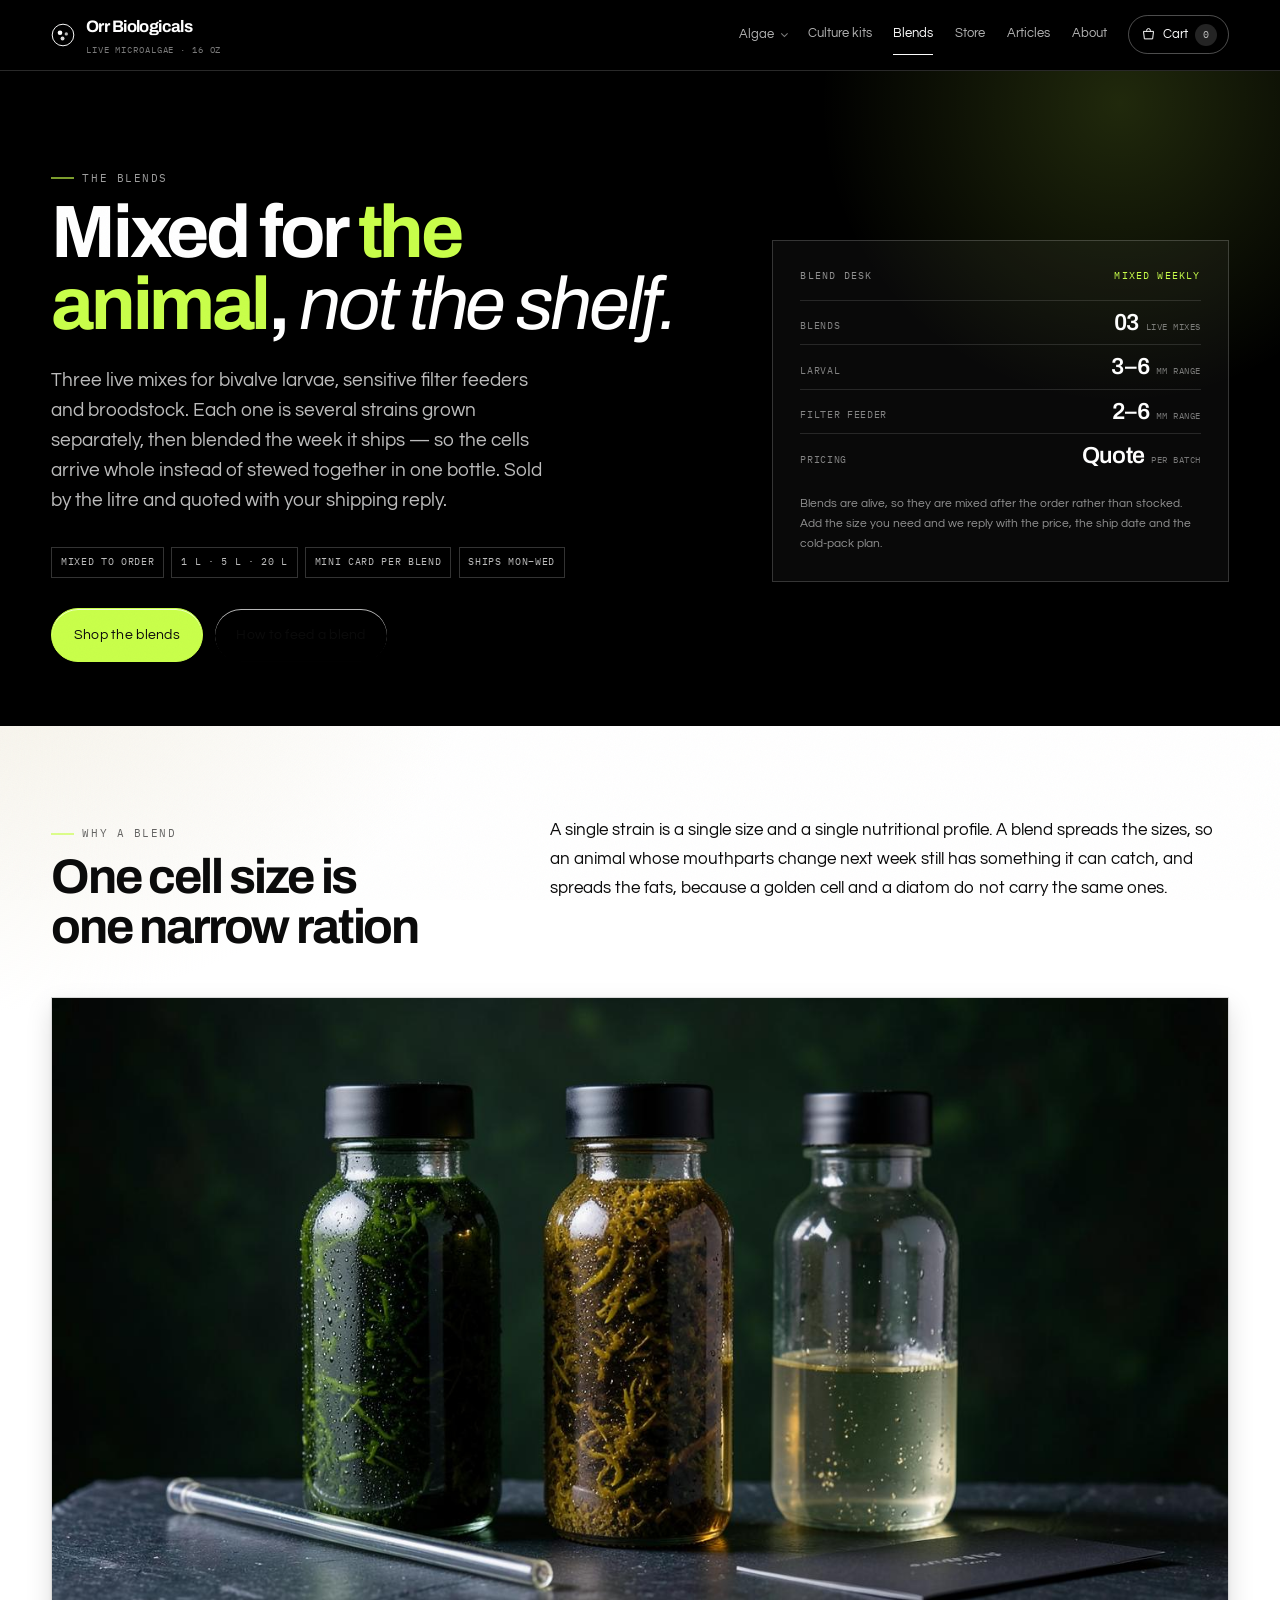
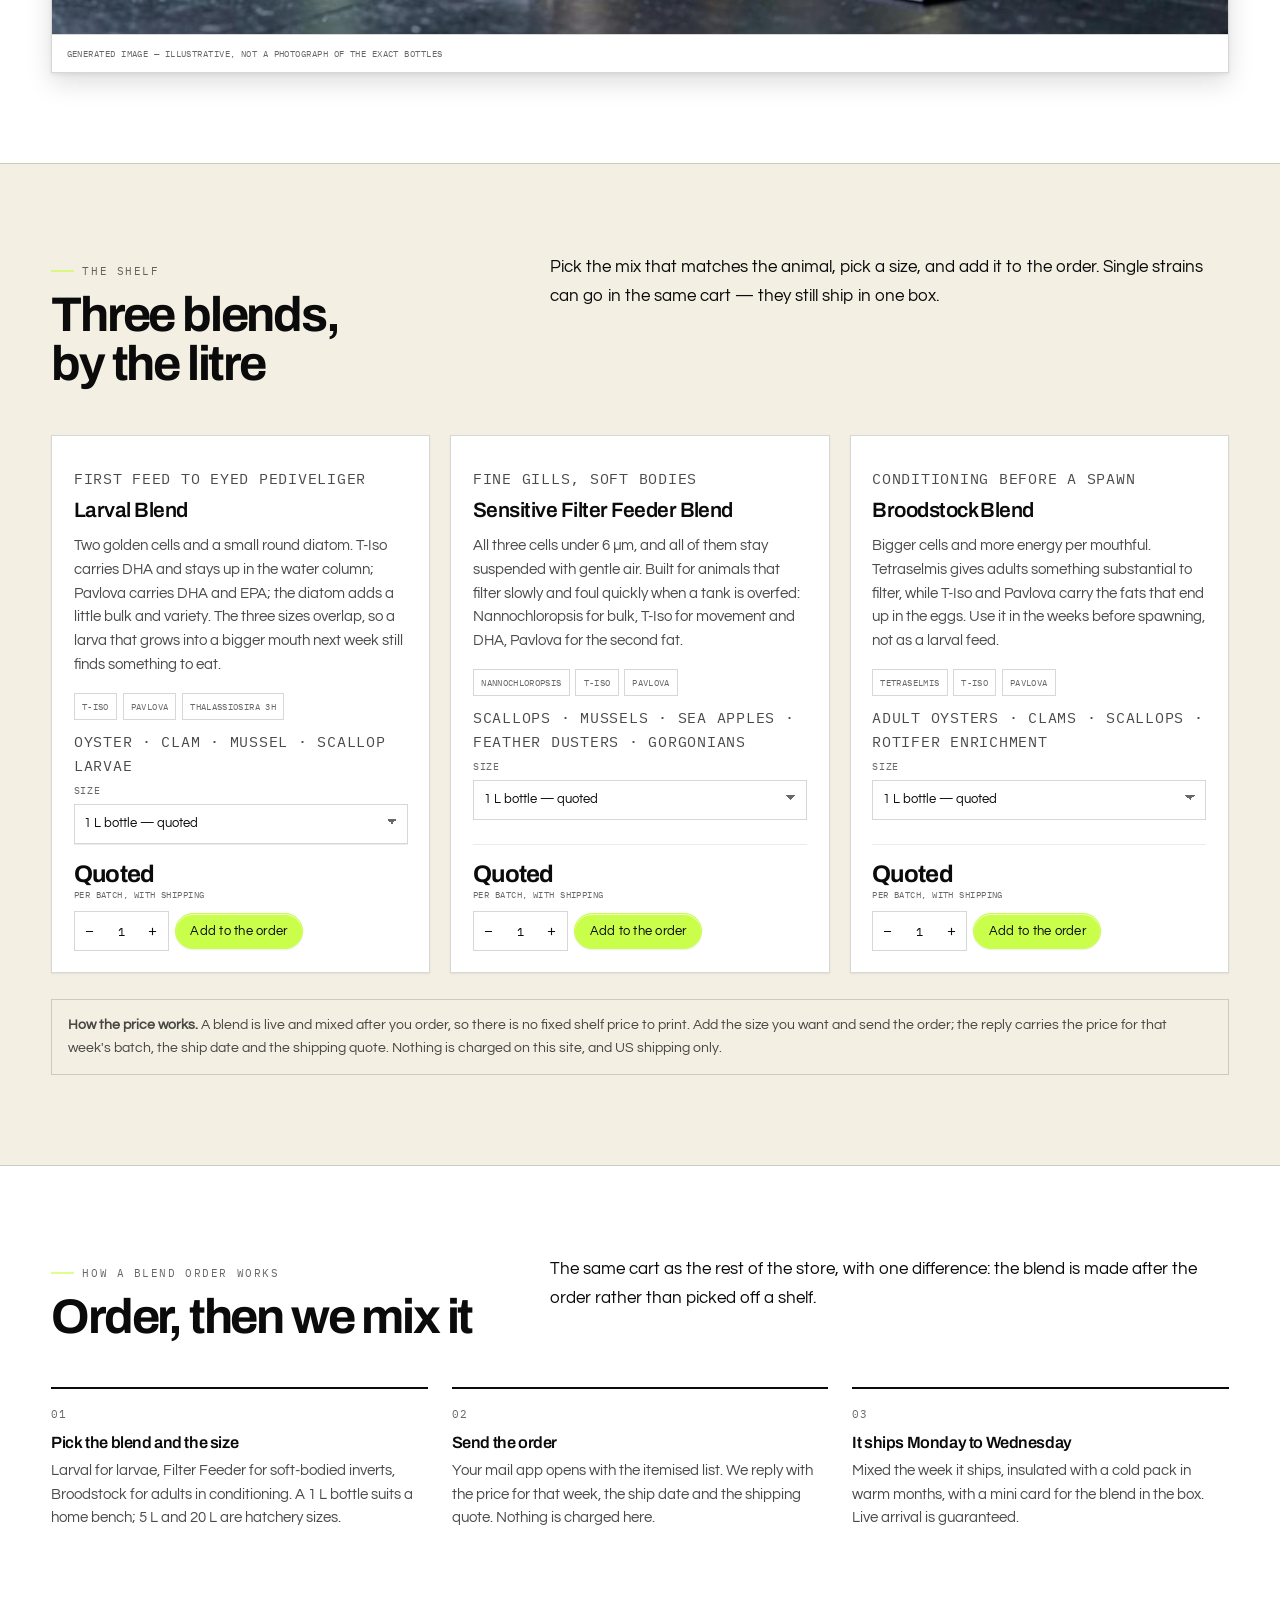
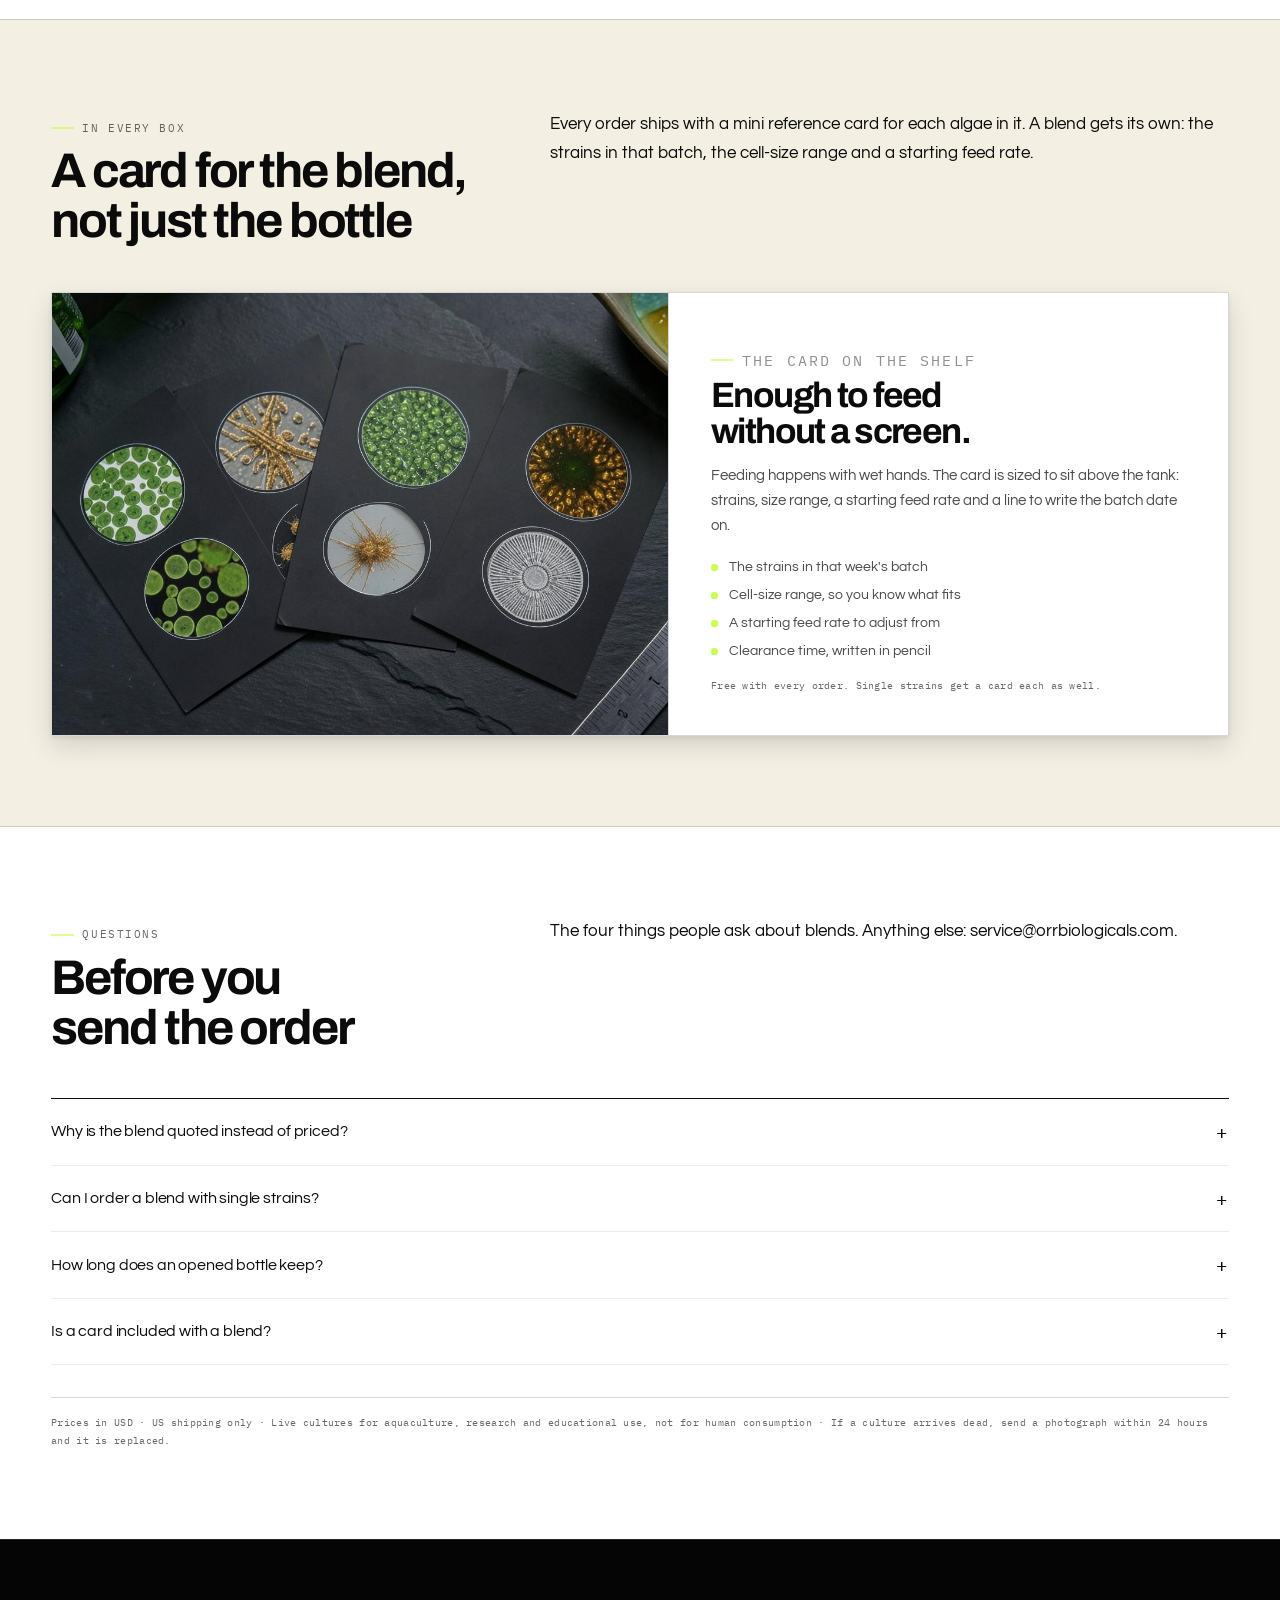
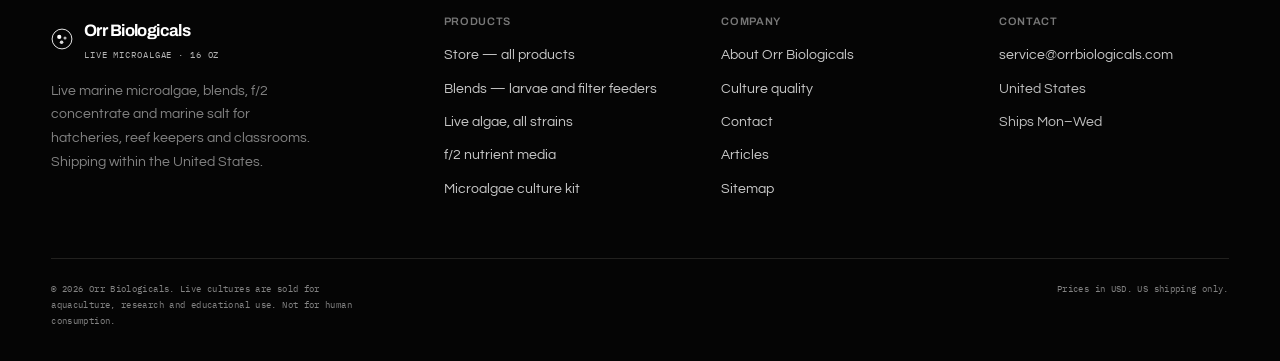
==== Blends/index.html @ 78c30792 "feat: strain detail panels, mini cards and a /Blends page Each strain card opens an accessible detai" ====
<!DOCTYPE html>
<html lang="en">
<head>
<meta charset="utf-8">
<meta name="viewport" content="width=device-width, initial-scale=1">
<title>Microalgae Blends for Larvae &amp; Filter Feeders | Orr Biologicals</title>
<meta name="description" content="Three live microalgae blends mixed to order: Larval Blend for bivalve larvae, Sensitive Filter Feeder Blend for scallops and soft inverts, and Broodstock Blend. Quoted per batch.">
<link rel="canonical" href="https://store.orrbiologicals.com/Blends/">
<meta name="robots" content="max-image-preview:large">
<link rel="icon" href="/favicon.svg" type="image/svg+xml">
<link rel="preconnect" href="https://fonts.googleapis.com">
<link rel="preconnect" href="https://fonts.gstatic.com" crossorigin>
<link rel="stylesheet" href="https://fonts.googleapis.com/css2?family=Archivo:wght@400;500;600;700;800&amp;family=IBM+Plex+Mono:wght@400;500&amp;family=Questrial&amp;display=swap">
<link rel="stylesheet" href="/assets/site.css?v=20261124b">
<link rel="stylesheet" href="/assets/store.css?v=20261127a">
<meta name="theme-color" content="#000000">
<meta property="og:type" content="website">
<meta property="og:site_name" content="Orr Biologicals">
<meta property="og:title" content="Blends for bivalve larvae and sensitive filter feeders">
<meta property="og:description" content="Three live mixes, blended the week they ship: Larval, Sensitive Filter Feeder and Broodstock. By the litre, quoted with your shipping reply.">
<meta property="og:url" content="https://store.orrbiologicals.com/Blends/">
<meta property="og:locale" content="en_US">
<meta property="og:image" content="https://store.orrbiologicals.com/assets/images/blends-hero.jpg">
<meta property="og:image:type" content="image/jpeg">
<meta property="og:image:width" content="1392">
<meta property="og:image:height" content="752">
<meta property="og:image:alt" content="Three bottles of blended live microalgae — deep green, golden-brown and pale olive — on a dark bench.">
<meta name="twitter:card" content="summary_large_image">
<meta name="twitter:title" content="Blends for bivalve larvae and sensitive filter feeders">
<meta name="twitter:description" content="Larval, Sensitive Filter Feeder and Broodstock blends, mixed the week they ship. A mini card in every box.">
<meta name="twitter:image" content="https://store.orrbiologicals.com/assets/images/blends-hero.jpg">
<meta name="twitter:image:alt" content="Three bottles of blended live microalgae on a dark bench.">
<script type="application/ld+json">
{
  "@context": "https://schema.org",
  "@graph": [
    {
      "@type": "BreadcrumbList",
      "itemListElement": [
        { "@type": "ListItem", "position": 1, "name": "Home", "item": "https://orrbiologicals.com/" },
        { "@type": "ListItem", "position": 2, "name": "Store", "item": "https://store.orrbiologicals.com/" },
        { "@type": "ListItem", "position": 3, "name": "Blends", "item": "https://store.orrbiologicals.com/Blends/" }
      ]
    },
    {
      "@type": "ItemList",
      "name": "Microalgae blends",
      "numberOfItems": 3,
      "itemListElement": [
        {
          "@type": "ListItem",
          "position": 1,
          "item": {
            "@type": "Product",
            "name": "Larval Blend — live microalgae mix",
            "url": "https://store.orrbiologicals.com/Blends/#blend-larval",
            "description": "T-Iso, Pavlova and Thalassiosira pseudonana, blended for bivalve larvae from first feed to eyed pediveliger.",
            "brand": { "@type": "Brand", "name": "Orr Biologicals" },
            "offers": { "@type": "Offer", "availability": "https://schema.org/InStock", "priceCurrency": "USD", "url": "https://store.orrbiologicals.com/Blends/" }
          }
        },
        {
          "@type": "ListItem",
          "position": 2,
          "item": {
            "@type": "Product",
            "name": "Sensitive Filter Feeder Blend — live microalgae mix",
            "url": "https://store.orrbiologicals.com/Blends/#blend-filter",
            "description": "Nannochloropsis, T-Iso and Pavlova for scallops, mussels, sea apples, feather dusters and other sensitive filter feeders.",
            "brand": { "@type": "Brand", "name": "Orr Biologicals" },
            "offers": { "@type": "Offer", "availability": "https://schema.org/InStock", "priceCurrency": "USD", "url": "https://store.orrbiologicals.com/Blends/" }
          }
        },
        {
          "@type": "ListItem",
          "position": 3,
          "item": {
            "@type": "Product",
            "name": "Broodstock Blend — live microalgae mix",
            "url": "https://store.orrbiologicals.com/Blends/#blend-brood",
            "description": "Tetraselmis, T-Iso and Pavlova for conditioning adult oysters, clams and scallops before spawning.",
            "brand": { "@type": "Brand", "name": "Orr Biologicals" },
            "offers": { "@type": "Offer", "availability": "https://schema.org/InStock", "priceCurrency": "USD", "url": "https://store.orrbiologicals.com/Blends/" }
          }
        }
      ]
    }
  ]
}
</script>
</head>
<body class="store-page">
<div class="ambient" aria-hidden="true"></div>
<a class="skip" href="#main">Skip to content</a>
<header class="site-head">
  <div class="wrap head-in">
    <a class="brand" href="https://orrbiologicals.com/">
      <svg viewBox="0 0 32 32" aria-hidden="true" focusable="false">
        <circle cx="16" cy="16" r="14.4" fill="none" stroke="currentColor" stroke-width="1.3"/>
        <circle cx="12" cy="13" r="3.1" fill="currentColor"/>
        <circle cx="20.4" cy="14.6" r="2.2" fill="currentColor" opacity=".72"/>
        <circle cx="15.4" cy="20.6" r="2.6" fill="currentColor" opacity=".86"/>
      </svg>
      <span>Orr Biologicals<small>Live microalgae · 16 oz</small></span>
    </a>
    <nav class="nav" aria-label="Primary">
      <details class="nav-drop">
        <summary>Algae</summary>
        <div class="nav-drop__menu">
          <a href="https://orrbiologicals.com/algae">Six live strains</a>
          <a href="https://orrbiologicals.com/algae#media">f/2 nutrient media</a>
          <a href="https://orrbiologicals.com/algae#salt">Marine salt</a>
        </div>
      </details>
      <a href="https://orrbiologicals.com/culturekits">Culture kits</a>
      <a href="/Blends/" aria-current="page">Blends</a>
      <a href="/">Store</a>
      <a href="https://orrbiologicals.com/articles/">Articles</a>
      <a href="https://orrbiologicals.com/company">About</a>
      <button type="button" class="store-cart" data-open-cart data-empty="true" aria-haspopup="dialog" aria-label="Open cart, 0 items">
        <svg viewBox="0 0 24 24" fill="none" stroke="currentColor" stroke-width="1.6" aria-hidden="true" focusable="false">
          <path d="M4 7h16l-1.4 12H5.4L4 7Z"/>
          <path d="M9 7V5.5a3 3 0 0 1 6 0V7"/>
        </svg>
        Cart <span class="store-cart__count" data-cart-count>0</span>
      </button>
    </nav>
  </div>
</header>

<main id="main">
  <section class="store-hero" aria-labelledby="blends-title">
    <div class="wrap store-hero__grid">
      <div>
        <p class="eyebrow">The blends</p>
        <h1 id="blends-title">Mixed for <span>the animal</span>, <em>not the shelf.</em></h1>
        <p class="lead">Three live mixes for bivalve larvae, sensitive filter feeders and broodstock. Each one is several strains grown separately, then blended the week it ships — so the cells arrive whole instead of stewed together in one bottle. Sold by the litre and quoted with your shipping reply.</p>
        <ul class="store-hero__chips">
          <li>Mixed to order</li>
          <li>1 L · 5 L · 20 L</li>
          <li>Mini card per blend</li>
          <li>Ships Mon–Wed</li>
        </ul>
        <div class="btn-row">
          <a class="btn" href="#shop">Shop the blends</a>
          <a class="btn btn--ghost" href="https://orrbiologicals.com/articles/feed-a-blend">How to feed a blend</a>
        </div>
      </div>
      <aside class="store-desk" aria-label="Blend summary">
        <p class="store-desk__head">Blend desk <span>Mixed weekly</span></p>
        <dl>
          <div><dt>Blends</dt><dd><b>03</b><span>live mixes</span></dd></div>
          <div><dt>Larval</dt><dd><b>3–6</b><span>µm range</span></dd></div>
          <div><dt>Filter feeder</dt><dd><b>2–6</b><span>µm range</span></dd></div>
          <div><dt>Pricing</dt><dd><b>Quote</b><span>per batch</span></dd></div>
        </dl>
        <p class="store-desk__note">Blends are alive, so they are mixed after the order rather than stocked. Add the size you need and we reply with the price, the ship date and the cold-pack plan.</p>
      </aside>
    </div>
  </section>

  <section class="store-section" aria-labelledby="why-title">
    <div class="wrap">
      <div class="section-head">
        <div>
          <p class="eyebrow">Why a blend</p>
          <h2 id="why-title">One cell size is one narrow ration</h2>
        </div>
        <p class="store-lead">A single strain is a single size and a single nutritional profile. A blend spreads the sizes, so an animal whose mouthparts change next week still has something it can catch, and spreads the fats, because a golden cell and a diatom do not carry the same ones.</p>
      </div>
      <figure class="blend-figure">
        <img src="/assets/images/blends-hero.jpg" width="1392" height="752" loading="lazy" decoding="async" alt="Generated image of three glass bottles of blended live microalgae — deep green, golden-brown and pale olive — on a dark slate bench with a stirring rod and beaker.">
        <figcaption>Generated image — illustrative, not a photograph of the exact bottles</figcaption>
      </figure>
    </div>
  </section>

  <section class="store-section store-section--paper" id="shop" aria-labelledby="shop-title">
    <div class="wrap">
      <div class="section-head">
        <div>
          <p class="eyebrow">The shelf</p>
          <h2 id="shop-title">Three blends, by the litre</h2>
        </div>
        <p class="store-lead">Pick the mix that matches the animal, pick a size, and add it to the order. Single strains can go in the same cart — they still ship in one box.</p>
      </div>

      <noscript><p class="store-noscript">The cart needs JavaScript. You can still order by email at <a href="mailto:service@orrbiologicals.com?subject=Blend%20order">service@orrbiologicals.com</a> — tell us the blend, the size, the quantity and the address.</p></noscript>

      <div class="blend-grid">
        <article class="blend-card" id="blend-larval" data-product="blend-larval">
          <p class="prod__meta">First feed to eyed pediveliger</p>
          <h3>Larval Blend</h3>
          <p>Two golden cells and a small round diatom. T-Iso carries DHA and stays up in the water column; Pavlova carries DHA and EPA; the diatom adds a little bulk and variety. The three sizes overlap, so a larva that grows into a bigger mouth next week still finds something to eat.</p>
          <ul class="blend-card__parts">
            <li>T-Iso</li>
            <li>Pavlova</li>
            <li>Thalassiosira 3H</li>
          </ul>
          <p class="prod__meta">Oyster · clam · mussel · scallop larvae</p>
          <div class="prod__opts">
            <label for="variant-blend-larval">Size</label>
            <select id="variant-blend-larval" data-variant>
              <option value="1l">1 L bottle — quoted</option>
              <option value="5l">5 L batch — quoted</option>
              <option value="20l">20 L batch — quoted</option>
            </select>
          </div>
          <div class="blend-card__foot">
            <p class="blend-card__price"><b data-price>Quoted</b><small>per batch, with shipping</small></p>
            <div class="prod__actions">
              <div class="qty">
                <button type="button" data-step="-1" aria-label="Decrease Larval Blend quantity">−</button>
                <input type="number" min="1" max="99" value="1" inputmode="numeric" aria-label="Larval Blend quantity" data-qty-input>
                <button type="button" data-step="1" aria-label="Increase Larval Blend quantity">+</button>
              </div>
              <button type="button" class="btn" data-add>Add to the order</button>
            </div>
          </div>
        </article>

        <article class="blend-card" id="blend-filter" data-product="blend-filter">
          <p class="prod__meta">Fine gills, soft bodies</p>
          <h3>Sensitive Filter Feeder Blend</h3>
          <p>All three cells under 6 µm, and all of them stay suspended with gentle air. Built for animals that filter slowly and foul quickly when a tank is overfed: Nannochloropsis for bulk, T-Iso for movement and DHA, Pavlova for the second fat.</p>
          <ul class="blend-card__parts">
            <li>Nannochloropsis</li>
            <li>T-Iso</li>
            <li>Pavlova</li>
          </ul>
          <p class="prod__meta">Scallops · mussels · sea apples · feather dusters · gorgonians</p>
          <div class="prod__opts">
            <label for="variant-blend-filter">Size</label>
            <select id="variant-blend-filter" data-variant>
              <option value="1l">1 L bottle — quoted</option>
              <option value="5l">5 L batch — quoted</option>
              <option value="20l">20 L batch — quoted</option>
            </select>
          </div>
          <div class="blend-card__foot">
            <p class="blend-card__price"><b data-price>Quoted</b><small>per batch, with shipping</small></p>
            <div class="prod__actions">
              <div class="qty">
                <button type="button" data-step="-1" aria-label="Decrease Sensitive Filter Feeder Blend quantity">−</button>
                <input type="number" min="1" max="99" value="1" inputmode="numeric" aria-label="Sensitive Filter Feeder Blend quantity" data-qty-input>
                <button type="button" data-step="1" aria-label="Increase Sensitive Filter Feeder Blend quantity">+</button>
              </div>
              <button type="button" class="btn" data-add>Add to the order</button>
            </div>
          </div>
        </article>

        <article class="blend-card" id="blend-brood" data-product="blend-brood">
          <p class="prod__meta">Conditioning before a spawn</p>
          <h3>Broodstock Blend</h3>
          <p>Bigger cells and more energy per mouthful. Tetraselmis gives adults something substantial to filter, while T-Iso and Pavlova carry the fats that end up in the eggs. Use it in the weeks before spawning, not as a larval feed.</p>
          <ul class="blend-card__parts">
            <li>Tetraselmis</li>
            <li>T-Iso</li>
            <li>Pavlova</li>
          </ul>
          <p class="prod__meta">Adult oysters · clams · scallops · rotifer enrichment</p>
          <div class="prod__opts">
            <label for="variant-blend-brood">Size</label>
            <select id="variant-blend-brood" data-variant>
              <option value="1l">1 L bottle — quoted</option>
              <option value="5l">5 L batch — quoted</option>
              <option value="20l">20 L batch — quoted</option>
            </select>
          </div>
          <div class="blend-card__foot">
            <p class="blend-card__price"><b data-price>Quoted</b><small>per batch, with shipping</small></p>
            <div class="prod__actions">
              <div class="qty">
                <button type="button" data-step="-1" aria-label="Decrease Broodstock Blend quantity">−</button>
                <input type="number" min="1" max="99" value="1" inputmode="numeric" aria-label="Broodstock Blend quantity" data-qty-input>
                <button type="button" data-step="1" aria-label="Increase Broodstock Blend quantity">+</button>
              </div>
              <button type="button" class="btn" data-add>Add to the order</button>
            </div>
          </div>
        </article>
      </div>

      <p class="blend-note"><strong>How the price works.</strong> A blend is live and mixed after you order, so there is no fixed shelf price to print. Add the size you want and send the order; the reply carries the price for that week's batch, the ship date and the shipping quote. Nothing is charged on this site, and US shipping only.</p>
    </div>
  </section>

  <section class="store-section" id="how" aria-labelledby="how-title">
    <div class="wrap">
      <div class="section-head">
        <div>
          <p class="eyebrow">How a blend order works</p>
          <h2 id="how-title">Order, then we mix it</h2>
        </div>
        <p class="store-lead">The same cart as the rest of the store, with one difference: the blend is made after the order rather than picked off a shelf.</p>
      </div>
      <ol class="store-steps">
        <li>
          <h3>Pick the blend and the size</h3>
          <p>Larval for larvae, Filter Feeder for soft-bodied inverts, Broodstock for adults in conditioning. A 1 L bottle suits a home bench; 5 L and 20 L are hatchery sizes.</p>
        </li>
        <li>
          <h3>Send the order</h3>
          <p>Your mail app opens with the itemised list. We reply with the price for that week, the ship date and the shipping quote. Nothing is charged here.</p>
        </li>
        <li>
          <h3>It ships Monday to Wednesday</h3>
          <p>Mixed the week it ships, insulated with a cold pack in warm months, with a mini card for the blend in the box. Live arrival is guaranteed.</p>
        </li>
      </ol>
    </div>
  </section>

  <section class="store-section store-section--paper" id="cards" aria-labelledby="cards-title">
    <div class="wrap">
      <div class="section-head">
        <div>
          <p class="eyebrow">In every box</p>
          <h2 id="cards-title">A card for the blend, not just the bottle</h2>
        </div>
        <p class="store-lead">Every order ships with a mini reference card for each algae in it. A blend gets its own: the strains in that batch, the cell-size range and a starting feed rate.</p>
      </div>
      <div class="card-band">
        <figure>
          <img src="/assets/images/strain-cards.jpg" width="1392" height="752" loading="lazy" decoding="async" alt="Generated image of six small black reference cards fanned out on a dark bench, each with a round microscope image of a different microalga.">
        </figure>
        <div class="card-band__copy">
          <p class="eyebrow">The card on the shelf</p>
          <h2>Enough to feed without a screen.</h2>
          <p>Feeding happens with wet hands. The card is sized to sit above the tank: strains, size range, a starting feed rate and a line to write the batch date on.</p>
          <ul class="card-band__list">
            <li>The strains in that week's batch</li>
            <li>Cell-size range, so you know what fits</li>
            <li>A starting feed rate to adjust from</li>
            <li>Clearance time, written in pencil</li>
          </ul>
          <p class="small">Free with every order. Single strains get a card each as well.</p>
        </div>
      </div>
    </div>
  </section>

  <section class="store-section" id="faq" aria-labelledby="faq-title">
    <div class="wrap">
      <div class="section-head">
        <div>
          <p class="eyebrow">Questions</p>
          <h2 id="faq-title">Before you send the order</h2>
        </div>
        <p class="store-lead">The four things people ask about blends. Anything else: service@orrbiologicals.com.</p>
      </div>
      <div class="faq">
        <details>
          <summary>Why is the blend quoted instead of priced?</summary>
          <p class="answer">Because it is mixed after the order. The cost depends on the size and what is growing well that week, and a fixed price on a live mix is a promise we would break. The reply gives you the price before anything is paid.</p>
        </details>
        <details>
          <summary>Can I order a blend with single strains?</summary>
          <p class="answer">Yes. Add both to the same cart. They ship together in one box, in the same Monday-to-Wednesday window, and the order arrives itemised.</p>
        </details>
        <details>
          <summary>How long does an opened bottle keep?</summary>
          <p class="answer">Two to three days, loosely capped, between roughly 15 and 20 °C and out of the light. Swirl it twice a day. Do not refrigerate it — cold and dark stops a culture rather than storing it.</p>
        </details>
        <details>
          <summary>Is a card included with a blend?</summary>
          <p class="answer">Yes, one card per blend, listing the strains in that batch, the size range and a starting feed rate. It is the same format as the single-strain cards, so the shelf stays consistent.</p>
        </details>
      </div>
      <p class="store-fine">Prices in USD · US shipping only · Live cultures for aquaculture, research and educational use, not for human consumption · If a culture arrives dead, send a photograph within 24 hours and it is replaced.</p>
    </div>
  </section>
</main>

<footer class="site-foot">
  <div class="wrap">
    <div class="foot-grid">
      <div>
        <a class="brand" href="https://orrbiologicals.com/">
          <svg viewBox="0 0 32 32" aria-hidden="true" focusable="false">
            <circle cx="16" cy="16" r="14.4" fill="none" stroke="currentColor" stroke-width="1.3"/>
            <circle cx="12" cy="13" r="3.1" fill="currentColor"/>
            <circle cx="20.4" cy="14.6" r="2.2" fill="currentColor" opacity=".72"/>
            <circle cx="15.4" cy="20.6" r="2.6" fill="currentColor" opacity=".86"/>
          </svg>
          <span>Orr Biologicals<small>Live microalgae · 16 oz</small></span>
        </a>
        <p>Live marine microalgae, blends, f/2 concentrate and marine salt for hatcheries, reef keepers and classrooms. Shipping within the United States.</p>
      </div>
      <div>
        <h2>Products</h2>
        <ul>
          <li><a href="/">Store — all products</a></li>
          <li><a href="/Blends/">Blends — larvae and filter feeders</a></li>
          <li><a href="https://orrbiologicals.com/algae">Live algae, all strains</a></li>
          <li><a href="https://orrbiologicals.com/algae#media">f/2 nutrient media</a></li>
          <li><a href="https://orrbiologicals.com/culturekits">Microalgae culture kit</a></li>
        </ul>
      </div>
      <div>
        <h2>Company</h2>
        <ul>
          <li><a href="https://orrbiologicals.com/company">About Orr Biologicals</a></li>
          <li><a href="https://orrbiologicals.com/company#quality">Culture quality</a></li>
          <li><a href="https://orrbiologicals.com/company#contact">Contact</a></li>
          <li><a href="https://orrbiologicals.com/articles/">Articles</a></li>
          <li><a href="/sitemap.xml">Sitemap</a></li>
        </ul>
      </div>
      <div>
        <h2>Contact</h2>
        <ul>
          <li><a href="mailto:service@orrbiologicals.com">service@orrbiologicals.com</a></li>
          <li>United States</li>
          <li>Ships Mon–Wed</li>
        </ul>
      </div>
    </div>
    <div class="foot-legal">
      <p>© 2026 Orr Biologicals. Live cultures are sold for aquaculture, research and educational use. Not for human consumption.</p>
      <p>Prices in USD. US shipping only.</p>
    </div>
  </div>
</footer>

<div class="cart-layer" id="cartLayer" hidden>
  <div class="cart-backdrop" data-close-cart aria-hidden="true"></div>
  <aside class="cart-panel" id="cartPanel" role="dialog" aria-modal="true" aria-labelledby="cartTitle" tabindex="-1">
    <header class="cart-panel__head">
      <div>
        <p class="eyebrow">Your order</p>
        <h2 id="cartTitle">Cart</h2>
      </div>
      <button type="button" class="cart-close" data-close-cart aria-label="Close cart">×</button>
    </header>
    <div class="cart-panel__body">
      <p class="cart-empty" id="cartEmpty">Your cart is empty. Add a blend or a bottle and it will appear here.</p>
      <ul class="cart-lines" id="cartLines" hidden></ul>
      <form class="cart-form" id="orderForm" hidden>
        <div class="cart-summary">
          <div class="cart-row"><span>Subtotal</span><b id="cartSubtotal">$0.00</b></div>
          <p class="cart-note" id="cartNote">Shipping is quoted in our reply. US only. Prices in USD.</p>
          <button type="button" class="cart-clear" data-clear-cart>Clear cart</button>
        </div>
        <h3>Order details</h3>
        <label>Name <input name="name" autocomplete="name" required></label>
        <label>Email <input type="email" name="email" autocomplete="email" required></label>
        <label>Shipping address <textarea name="address" rows="3" autocomplete="street-address" required></textarea></label>
        <label>Notes <span>optional</span><textarea name="notes" rows="2" placeholder="Batch size, tank volume, ship date, anything we should know"></textarea></label>
        <button type="submit" class="btn">Send order by email</button>
        <p class="cart-form__note">This opens your email app with the itemised order. Nothing is charged here.</p>
      </form>
    </div>
    <footer class="cart-panel__foot">Orr Biologicals · service@orrbiologicals.com · Ships Mon–Wed</footer>
  </aside>
</div>
<p class="visually-hidden" id="cartStatus" role="status" aria-live="polite"></p>

<script defer src="/assets/store.js?v=20261127a"></script>
</body>
</html>
---- assets/site.css ----
/* Orr Biologicals — black, white, cream, one live-culture green.
   The interface stays monochrome; photographs and product colour carry everything else. */

:root{
  --paper:#FFFFFF;
  --paper-2:#F3EFE3;
  --white:#FFFFFF;
  --ink:#0B0B0B;
  --ink-2:rgba(11,11,11,.74);
  --ink-3:rgba(11,11,11,.62);
  --deep:#000000;
  --deep-2:#0A0A0C;
  --live:#C9FF4A;
  --live-dark:#0B0B0B;
  --gold:#0B0B0B;
  --gold-deep:#0B0B0B;
  --lime:#C9FF4A;
  --clay:#6F6F6F;
  --line:rgba(11,11,11,.16);
  --line-soft:rgba(11,11,11,.08);
  --on-dark:#FFFFFF;
  --on-dark-2:rgba(255,255,255,.74);
  --font-display:"Archivo","Helvetica Neue",Arial,sans-serif;
  --font-sans:"Questrial","Helvetica Neue",Arial,sans-serif;
  --font-mono:"IBM Plex Mono",ui-monospace,SFMono-Regular,"SF Mono",Menlo,Consolas,monospace;
  --lift-1:0 1px 0 rgba(255,255,255,.72) inset,0 1px 2px rgba(11,11,11,.07);
  --lift-2:0 1px 0 rgba(255,255,255,.6) inset,0 10px 24px rgba(11,11,11,.13),0 2px 4px rgba(11,11,11,.07);
  --lift-3:0 1px 0 rgba(255,255,255,.65) inset,0 28px 64px rgba(11,11,11,.20),0 8px 18px rgba(11,11,11,.10);
  --wrap:82rem;
  --pad:clamp(1.25rem,4vw,3.5rem);
}

*,*::before,*::after{box-sizing:border-box}

html{-webkit-text-size-adjust:100%;scroll-behavior:smooth}
@media (prefers-reduced-motion:reduce){
  html{scroll-behavior:auto}
  *,*::before,*::after{animation-duration:.001ms !important;transition-duration:.001ms !important}
}

body{
  margin:0;
  background:var(--paper);
  color:var(--ink);
  font-family:var(--font-sans);
  font-size:1.0625rem;
  line-height:1.7;
  -webkit-font-smoothing:antialiased;
  text-rendering:optimizeLegibility;
}

img,svg{max-width:100%}
img{height:auto;display:block}

a{color:var(--ink);text-decoration-thickness:1px;text-underline-offset:.18em}
a:hover{color:var(--deep)}

:focus-visible{outline:2px solid var(--gold-deep);outline-offset:4px}
.stage :focus-visible,.on-dark :focus-visible,.band :focus-visible,.price :focus-visible,
.site-foot :focus-visible,.center-page :focus-visible,.petrichor :focus-visible{outline-color:var(--lime)}

.skip{
  position:absolute;left:-9999px;top:0;background:var(--ink);color:var(--paper);
  padding:.75rem 1rem;z-index:50;font-family:var(--font-sans);font-size:.85rem;
}
.skip:focus{left:.75rem;top:.75rem}

.wrap{max-width:var(--wrap);margin:0 auto;padding-inline:var(--pad)}
.narrow{max-width:46rem}

.cols>*,.section-head>*,.hero-grid>*,.band-grid>*,.buy>*,.figures>*,
.foot-grid>*,.strains>*,.table-scroll,table{min-width:0}

/* ---------- type ---------- */

h1,h2,h3,h4{margin:0;text-wrap:balance}
h1,h2{
  font-family:var(--font-display);
  font-weight:700;
  letter-spacing:-.045em;
  line-height:.98;
  color:var(--ink);
}
h1{font-size:clamp(2.9rem,6vw,5.6rem)}
h2{font-size:clamp(1.9rem,3.8vw,3.25rem);line-height:1.02}
h3,h4{
  font-family:var(--font-display);
  font-weight:600;
  letter-spacing:-.025em;
  line-height:1.3;
}
h3{font-size:clamp(1.02rem,1.5vw,1.18rem)}
h4{font-size:1rem}
p{margin:0 0 1.1em}
p:last-child{margin-bottom:0}

.lead{
  font-family:var(--font-sans);
  font-size:clamp(1.12rem,1.45vw,1.32rem);
  line-height:1.62;
  color:var(--ink-2);
  max-width:56ch;
  text-wrap:pretty;
}
.small{font-family:var(--font-sans);font-size:.94rem;line-height:1.65;color:var(--ink-2)}
.tiny{font-family:var(--font-sans);font-size:.82rem;line-height:1.6;color:var(--ink-3)}
.note{font-family:var(--font-mono);font-size:.7rem;letter-spacing:.03em;color:var(--ink-3)}

.plate figcaption,.fignum{
  font-family:var(--font-mono);
  font-size:.68rem;
  line-height:1.6;
  letter-spacing:.01em;
  color:var(--ink-3);
  margin-top:1rem;
}
.plate figcaption i{font-family:var(--font-display);font-style:italic}

/* ---------- header ---------- */

.announce{
  background:var(--deep);color:rgba(255,255,255,.78);
  padding:.58rem var(--pad);border-bottom:1px solid rgba(255,255,255,.1);
  text-align:center;font-family:var(--font-sans);font-size:.78rem;line-height:1.4;
  letter-spacing:.035em;
}
.announce span{display:inline-block}
.announce .announce__sep{color:rgba(255,255,255,.32);margin:0 .45rem}
.announce strong{font-weight:400;color:var(--white)}

.site-head{
  position:sticky;top:0;z-index:30;
  background:var(--deep);
  color:var(--white);
  border-bottom:1px solid rgba(255,255,255,.16);
}
.head-in{
  display:flex;flex-direction:column;align-items:center;
  gap:.62rem;min-height:0;padding-block:1.05rem .85rem;flex-wrap:nowrap;
}
.brand{
  display:inline-flex;align-items:center;gap:.68rem;
  font-family:var(--font-display);font-size:1.12rem;font-weight:700;
  letter-spacing:-.035em;color:var(--white);text-decoration:none;
  margin-right:0;order:1;
}
.brand svg{width:26px;height:26px;flex:none;color:var(--white)}
.brand span small{
  display:block;font-family:var(--font-mono);font-size:.55rem;font-weight:400;
  letter-spacing:.1em;text-transform:uppercase;color:rgba(255,255,255,.48);margin-top:.18rem;
}
.nav{display:flex;align-items:center;gap:clamp(1.1rem,2.2vw,1.8rem);flex-wrap:wrap;justify-content:center;width:100%;order:2}
.nav a:not(.btn){
  position:relative;
  font-family:var(--font-sans);font-size:.9rem;font-weight:400;color:rgba(255,255,255,.7);
  text-decoration:none;padding-block:.42rem;
}
.nav a:not(.btn)::after{
  content:"";position:absolute;left:0;right:0;bottom:0;height:1px;background:var(--white);
  transform:scaleX(0);transform-origin:left;transition:transform .25s ease;
}
.nav a:not(.btn):hover{color:var(--white)}
.nav a:not(.btn):hover::after,.nav a[aria-current="page"]::after{transform:scaleX(1)}
.nav a[aria-current="page"]{color:var(--white)}
.nav .btn{
  margin:0;padding:.42rem .9rem;background:transparent;border:1px solid rgba(255,255,255,.4);
  box-shadow:none;border-radius:999px;font-family:var(--font-sans);
  font-size:.82rem;font-weight:400;color:var(--white);min-height:0;
}
.nav .btn::after{content:"";}
.nav .btn:hover{background:var(--white);border-color:var(--white);color:var(--ink);transform:none}

.nav-drop{position:relative}
.nav-drop>summary{list-style:none;cursor:pointer;display:inline-flex;align-items:center;gap:.42rem;
  font-family:var(--font-sans);font-size:.9rem;color:rgba(255,255,255,.7);padding-block:.42rem}
.nav-drop>summary::-webkit-details-marker{display:none}
.nav-drop>summary::marker{content:""}
.nav-drop>summary::after{content:"";width:.34rem;height:.34rem;border-right:1px solid currentColor;
  border-bottom:1px solid currentColor;transform:rotate(45deg) translateY(-1px);opacity:.7}
.nav-drop>summary:hover,.nav-drop[open]>summary{color:var(--white)}
.nav-drop:not([open]) .nav-drop__menu{display:none}
.nav-drop__menu{position:absolute;top:calc(100% + .55rem);left:0;z-index:80;min-width:12.5rem;
  background:var(--white);border:1px solid var(--line);padding:.4rem;display:flex;flex-direction:column;
  box-shadow:0 18px 40px rgba(0,0,0,.18)}
.nav-drop__menu a:not(.btn){color:var(--ink);font-size:.88rem;padding:.5rem .6rem;text-decoration:none;display:block}
.nav-drop__menu a:not(.btn)::after{display:none}
.nav-drop__menu a:not(.btn):hover{background:var(--paper-2);color:var(--ink)}
@media (max-width:820px){
  .nav-drop__menu{position:fixed;left:1rem;right:1rem;top:4.4rem;min-width:0;z-index:90}
}

/* ---------- buttons ---------- */

.btn{
  display:inline-flex;align-items:center;justify-content:center;gap:.5rem;
  font-family:var(--font-sans);font-size:.88rem;font-weight:400;letter-spacing:.02em;
  padding:.88rem 1.35rem;border-radius:999px;
  background:var(--live);color:#0B0B0B;text-decoration:none;
  border:1px solid var(--live);
  box-shadow:none;
  transition:background .2s ease,border-color .2s ease,color .2s ease;
}
.btn:hover{background:#B4F02A;border-color:#B4F02A;color:#0B0B0B;transform:none}
.btn:active{transform:none}
.btn--ghost{background:transparent;color:var(--ink);border-color:var(--line);box-shadow:none}
.btn--ghost:hover{background:var(--ink);border-color:var(--ink);color:var(--white);transform:none}
.btn--light{background:var(--white);border-color:var(--white);color:var(--ink)}
.btn--light:hover{background:var(--white);border-color:var(--white);color:var(--ink)}
.btn-row{display:flex;flex-wrap:wrap;gap:.7rem;margin-top:1.9rem;align-items:center}
.btn-row .note{max-width:24ch;line-height:1.5}

/* ---------- dark surfaces ---------- */

.hero,.page-head,.band,.site-foot,.price,.center-page,.petrichor{color:var(--on-dark)}
.hero :is(h1,h2,h3),.page-head :is(h1,h2,h3),.band :is(h2,h3),.price :is(h2,h3),
.center-page h1,.petrichor :is(h2,h3){color:var(--white)}
.hero .lead,.page-head .lead,.band .lead,.center-page .lead{color:var(--on-dark-2)}
.page-head p,.page-head .small,.page-head .tiny,.page-head .note{color:var(--on-dark-2)}
.page-head .crumb{color:var(--gold)}
.page-head .btn,.band .btn,.price .btn,.center-page .btn{background:var(--paper);border-color:var(--paper);color:var(--ink)}
.page-head .btn:hover,.band .btn:hover,.price .btn:hover,.center-page .btn:hover{background:var(--white);border-color:var(--white);color:var(--ink)}
.page-head .btn--ghost,.band .btn--ghost,.center-page .btn--ghost{background:transparent;color:var(--on-dark);border-color:rgba(243,237,223,.3)}
.hero a:not(.btn),.page-head a:not(.btn),.band a:not(.btn),.site-foot a{color:var(--on-dark)}
.hero a:not(.btn):hover,.page-head a:not(.btn):hover,.band a:not(.btn):hover{color:var(--white)}

/* ---------- hero fallback (home uses .stage) ---------- */

.hero{
  position:relative;
  background:var(--deep);
  padding-block:clamp(3rem,6vw,6rem) clamp(2rem,3vw,3rem);
  overflow:hidden;
}
.hero-grid{display:grid;gap:clamp(2rem,5vw,5rem);grid-template-columns:minmax(0,1.15fr) minmax(0,.85fr);align-items:center}
@media (max-width:920px){.hero-grid{grid-template-columns:1fr;gap:2.4rem}}
.hero h1{max-width:14ch}
.hero .lead{margin-top:1.6rem;max-width:46ch}
.hero-mark{
  display:inline-flex;align-items:center;gap:.7rem;
  font-family:var(--font-mono);font-size:.64rem;letter-spacing:.14em;text-transform:uppercase;
  color:var(--lime);margin:0 0 1.6rem;
}
.hero-mark::before{content:"";width:1.6rem;height:1px;background:var(--gold)}
.hero .btn-row .btn--ghost{color:var(--on-dark);border-color:rgba(243,237,223,.32)}
.hero .btn-row .btn--ghost:hover{color:var(--ink);background:var(--paper);border-color:var(--paper)}
.hero .btn-row .note{color:rgba(243,237,223,.6)}

.plate{
  margin:0;
  background:var(--white);
  border:1px solid rgba(16,35,28,.2);
  border-radius:0;
  padding:clamp(1.2rem,2.2vw,1.8rem);
  box-shadow:none;
  color:var(--ink);
}
.plate figcaption{color:var(--ink-3)}

/* ---------- spec strip ---------- */

.specs{
  display:grid;grid-template-columns:repeat(4,minmax(0,1fr));
  gap:0;margin:0;
  border-top:1px solid var(--line);
  border-bottom:0;
}
.specs div{padding:1.1rem 1.3rem 1.2rem 0;border-right:1px solid var(--line-soft)}
.specs div:last-child{border-right:0;padding-right:0}
.specs dt{
  font-family:var(--font-mono);font-size:.62rem;letter-spacing:.11em;text-transform:uppercase;
  color:var(--ink-3);margin-bottom:.5rem;
}
.specs dd{
  margin:0;font-family:var(--font-sans);font-size:1rem;font-weight:500;
  letter-spacing:-.015em;line-height:1.25;color:var(--ink);
  font-variant-numeric:tabular-nums;
}
.specs dd i{font-family:var(--font-display);font-weight:400;font-style:italic}
.specs dd span{
  display:block;font-family:var(--font-mono);font-size:.64rem;font-weight:400;
  color:var(--ink-3);margin-top:.35rem;letter-spacing:.02em;
}
@media (max-width:700px){
  .specs{grid-template-columns:1fr 1fr}
  .specs div:nth-child(2){border-right:0;padding-right:0}
  .specs div:nth-child(1),.specs div:nth-child(2){border-bottom:1px solid var(--line-soft)}
}

/* ---------- sections ---------- */

.section{padding-block:clamp(4rem,8vw,7.5rem)}
.section + .section{border-top:1px solid var(--line)}
.section--tight{padding-block:clamp(3rem,5vw,4.5rem)}

/* ---------- section helpers ---------- */
.section--paper2{background:var(--paper-2)}
.eyebrow{display:inline-flex;align-items:center;gap:.55rem;font-family:var(--font-mono);
  font-size:.7rem;letter-spacing:.14em;text-transform:uppercase;color:currentColor;opacity:.62;margin:0 0 .55rem}
.eyebrow::before{content:"";width:1.4rem;height:2px;background:var(--live);flex:none}
.link-arrow{display:inline-flex;align-items:center;gap:.4rem;font-size:.92rem;color:var(--ink);
  text-decoration:none;border-bottom:1px solid var(--ink);padding-bottom:.15rem}
.link-arrow::after{content:"→";transition:transform .2s ease}
.link-arrow:hover::after{transform:translateX(3px)}
.kit-note{max-width:46rem;margin-top:1.8rem;font-size:.85rem;color:var(--ink-3)}
.section-head{
  display:grid;grid-template-columns:minmax(0,.78fr) minmax(0,1.22fr);
  gap:clamp(2rem,5vw,5rem);align-items:start;
  margin-bottom:clamp(2.4rem,4vw,4rem);
}
.section-head .lead{padding-top:0;margin:0}
@media (max-width:860px){.section-head{grid-template-columns:1fr;align-items:start;gap:1.2rem}}
.section-head h2{max-width:15ch}

.cols{display:grid;grid-template-columns:minmax(0,1fr) minmax(0,1fr);gap:clamp(2rem,4vw,4rem)}
@media (max-width:860px){.cols{grid-template-columns:1fr}}
.cols h3 + p{margin-top:.7rem}

/* ---------- ruled blocks ---------- */

.figures{display:grid;grid-template-columns:repeat(3,minmax(0,1fr));gap:clamp(1.5rem,3vw,2.6rem)}
@media (max-width:880px){.figures{grid-template-columns:1fr}}
.figures article{border-top:1px solid var(--ink);padding-top:1.4rem}
.figures h3{margin-bottom:.6rem}
.figures p{margin:0}
.figures sup{font-size:.68em}
.figures a{font-family:var(--font-sans);font-size:.9rem;font-weight:500;text-decoration:none;border-bottom:1px solid var(--gold)}
.figures a:hover{color:var(--gold-deep)}

/* ---------- strain list ---------- */

.strains{margin:0;border-top:1px solid var(--ink)}
.strain{
  display:grid;grid-template-columns:minmax(0,1.15fr) minmax(0,.65fr) minmax(0,1.5fr);
  gap:clamp(.8rem,2vw,2rem);
  padding:1.4rem 0;border-bottom:1px solid var(--line-soft);align-items:baseline;
}
.strain dt{font-family:var(--font-display);font-size:1.3rem;font-style:italic;font-weight:400;line-height:1.2}
.strain dt small{
  display:block;font-family:var(--font-mono);font-style:normal;font-weight:400;
  font-size:.6rem;color:var(--ink-3);margin-top:.4rem;letter-spacing:.08em;text-transform:uppercase;
}
.strain .cell{
  font-family:var(--font-mono);font-size:.7rem;color:var(--ink-2);
  font-variant-numeric:tabular-nums;margin:0;letter-spacing:.01em;
}
.strain dd{margin:0;font-size:.94rem;line-height:1.62;color:var(--ink-2)}
@media (max-width:780px){
  .strain{grid-template-columns:1fr;gap:.4rem;padding:1.1rem 0}
  .strain .cell{color:var(--ink-3)}
}

/* ---------- tables ---------- */

.table-scroll{
  overflow-x:auto;-webkit-overflow-scrolling:touch;
  border-top:1px solid var(--ink);
}
table{width:100%;border-collapse:collapse;font-size:.94rem;min-width:34rem}
caption{
  text-align:left;font-family:var(--font-mono);font-size:.62rem;letter-spacing:.08em;
  text-transform:uppercase;color:var(--ink-3);padding:.7rem 0 .8rem;
}
th,td{text-align:left;padding:.9rem 1rem .9rem 0;border-bottom:1px solid var(--line-soft);vertical-align:top}
thead th{
  font-family:var(--font-mono);font-size:.6rem;letter-spacing:.1em;text-transform:uppercase;
  color:var(--ink-3);font-weight:500;border-bottom:1px solid var(--line);
  padding-block:.6rem;
}
tbody th{font-weight:600;font-family:var(--font-sans);font-size:.94rem}
tbody tr:hover{background:transparent}
td.num{font-family:var(--font-mono);font-size:.74rem;font-variant-numeric:tabular-nums;white-space:nowrap}

/* ---------- process ---------- */

.steps{counter-reset:step;list-style:none;margin:0;padding:0;border-top:1px solid var(--ink)}
.steps li{
  counter-increment:step;
  display:grid;grid-template-columns:2.8rem minmax(0,1fr);gap:clamp(.8rem,2vw,1.8rem);
  padding:1.5rem 0;border-bottom:1px solid var(--line-soft);
}
.steps li::before{
  content:counter(step,decimal-leading-zero);
  grid-column:1;grid-row:1;
  font-family:var(--font-mono);font-size:.68rem;color:var(--gold-deep);
  font-variant-numeric:tabular-nums;padding-top:.25rem;
}
.steps h3,.steps p{grid-column:2}
.steps h3{margin-bottom:.4rem}
.steps p{font-size:.96rem;color:var(--ink-2);max-width:62ch;margin:0}

/* ---------- dark band ---------- */

.band{
  position:relative;
  background:var(--deep);
  padding-block:clamp(4rem,7vw,7rem);
  overflow:hidden;
}
.band-grid{display:grid;grid-template-columns:minmax(0,1.1fr) minmax(0,.9fr);gap:clamp(2rem,5vw,6rem);align-items:center}
@media (max-width:860px){.band-grid{grid-template-columns:1fr}}

.callout{
  border-left:1px solid var(--gold);
  padding:.2rem 0 .2rem 1.3rem;
  background:none;
}
.callout p{font-size:.96rem;color:var(--ink-2);margin:0}

/* ---------- quote ---------- */

.quote{
  font-family:var(--font-display);font-size:clamp(1.5rem,2.4vw,2rem);line-height:1.3;
  letter-spacing:-.015em;margin:0;max-width:28ch;color:var(--white);
  text-wrap:pretty;
}
.quote + footer{
  font-family:var(--font-mono);font-size:.62rem;color:rgba(243,237,223,.55);
  margin-top:1.4rem;letter-spacing:.06em;text-transform:uppercase;line-height:1.6;
}

/* ---------- FAQ ---------- */

.faq{border-top:1px solid var(--ink)}
.faq details{border-bottom:1px solid var(--line-soft)}
.faq summary{
  cursor:pointer;list-style:none;padding:1.2rem 2.4rem 1.2rem 0;
  font-family:var(--font-sans);font-size:1rem;font-weight:500;letter-spacing:-.01em;
  position:relative;
}
.faq summary::-webkit-details-marker{display:none}
.faq summary::after{
  content:"+";position:absolute;right:.15rem;top:50%;transform:translateY(-50%);
  font-family:var(--font-mono);font-weight:400;font-size:1.2rem;color:var(--gold-deep);line-height:1;
}
.faq details[open] summary::after{content:"\2212"}
.faq details[open] summary{color:var(--ink)}
.faq .answer{padding:0 0 1.5rem;max-width:68ch;font-size:.96rem;color:var(--ink-2)}
.faq .answer p{margin-bottom:.8em}

/* ---------- price ---------- */

.buy{display:grid;grid-template-columns:minmax(0,1.05fr) minmax(0,.95fr);gap:clamp(2rem,4vw,4rem);align-items:start}
@media (max-width:880px){.buy{grid-template-columns:1fr}}
.price{
  background:var(--deep);
  border:1px solid var(--deep);
  border-radius:0;
  padding:clamp(1.6rem,2.8vw,2.4rem);
  box-shadow:none;
}
.price .amount{
  font-family:var(--font-display);font-size:4.2rem;font-weight:400;letter-spacing:-.035em;
  line-height:1;color:var(--gold);font-variant-numeric:tabular-nums;margin:0;
}
.price .amount sup{font-size:1.4rem;vertical-align:top;top:.55em;position:relative;font-weight:400}
.price .terms{font-family:var(--font-mono);font-size:.62rem;color:rgba(243,237,223,.6);margin:.9rem 0 1.6rem;line-height:1.7;letter-spacing:.02em}
.price .btn{width:100%;margin-bottom:1.5rem}
.price ul{
  list-style:none;margin:1.4rem 0 0;padding:1.4rem 0 0;
  border-top:1px solid rgba(243,237,223,.16);
  font-size:.9rem;color:var(--on-dark-2);
}
.price li{padding-left:1.25rem;position:relative;margin-bottom:.55rem;line-height:1.55}
.price li::before{content:"\2014";position:absolute;left:0;top:0;color:var(--gold)}
.price li:last-child{margin-bottom:0}
.price a:not(.btn){color:var(--lime)}

/* ---------- footer ---------- */

.site-foot{
  background:var(--deep);
  color:var(--on-dark-2);
  padding-block:clamp(3.5rem,6vw,5rem) 2rem;
  border-top:1px solid rgba(243,237,223,.14);
}
.foot-grid{display:grid;grid-template-columns:minmax(0,1.5fr) repeat(3,minmax(0,1fr));gap:2.5rem 3rem}
@media (max-width:880px){.foot-grid{grid-template-columns:1fr 1fr}}
@media (max-width:520px){.foot-grid{grid-template-columns:1fr}}
.site-foot .brand{color:var(--paper);margin:0 0 1rem}
.site-foot .brand span small{color:rgba(243,237,223,.72)}
.site-foot .brand svg{width:22px;height:22px}
.site-foot h2{
  font-family:var(--font-mono);font-size:.58rem;letter-spacing:.14em;text-transform:uppercase;
  color:rgba(243,237,223,.45);font-weight:500;margin-bottom:1rem;
}
.site-foot ul{list-style:none;margin:0;padding:0;font-size:.9rem}
.site-foot li{margin-bottom:.55rem}
.site-foot a{text-decoration:none;color:var(--on-dark)}
.site-foot a:hover{color:var(--gold)}
.site-foot p{font-size:.88rem;line-height:1.7;max-width:34ch;color:rgba(243,237,223,.58)}
.foot-legal{
  border-top:1px solid rgba(243,237,223,.12);margin-top:3rem;padding-top:1.4rem;
  display:flex;flex-wrap:wrap;gap:.7rem 2rem;justify-content:space-between;
  font-family:var(--font-mono);font-size:.58rem;letter-spacing:.04em;color:rgba(243,237,223,.42);
}
.foot-legal p{max-width:62ch;margin:0;color:inherit;font-size:inherit}

/* ---------- interior page head ---------- */

.page-head{
  max-width:none;
  padding-inline:max(var(--pad),calc((100% - var(--wrap)) / 2 + var(--pad)));
  background:var(--deep);
  padding-block:clamp(4rem,7vw,7rem) clamp(3rem,5vw,4.5rem);
  margin-bottom:0;
  border-radius:0;
}
.page-head h1{max-width:16ch;font-size:clamp(3rem,5.6vw,4.8rem)}
.page-head .lead{margin-top:1.5rem;max-width:52ch}
.page-head .btn-row{margin-top:2rem}
.page-head .btn--ghost{color:var(--on-dark);border-color:rgba(243,237,223,.3)}
.page-head .btn--ghost:hover{color:var(--ink);background:var(--paper);border-color:var(--paper)}
.crumb{
  font-family:var(--font-mono);font-size:.6rem;color:var(--gold);
  margin:0 0 1.6rem;letter-spacing:.12em;text-transform:uppercase;
}
.crumb a{color:var(--gold);text-decoration:none}
.crumb a:hover{color:var(--lime)}

/* ---------- utility ---------- */

.divider{height:1px;background:var(--line);border:0;margin:0}
.mt-2{margin-top:2rem}
.mt-1{margin-top:1rem}
.mb-0{margin-bottom:0}
.nowrap{white-space:nowrap}
.visually-hidden{
  position:absolute;width:1px;height:1px;padding:0;margin:-1px;overflow:hidden;
  clip:rect(0 0 0 0);white-space:nowrap;border:0;
}

@media (max-width:760px){
  .head-in{gap:.3rem;padding-block:.55rem;min-height:0}
  .brand{font-size:.94rem}
  .brand svg{width:20px;height:20px}
  .brand span small{font-size:.52rem;margin-top:.12rem}
  .nav{width:100%;flex-wrap:nowrap;overflow-x:auto;gap:1.25rem;padding-block:.2rem .35rem;scrollbar-width:none}
  .nav::-webkit-scrollbar{display:none}
  .nav a:not(.btn){white-space:nowrap;font-size:.8rem;padding-block:.3rem}
  .nav .btn{display:none}
  .site-foot .brand{margin-bottom:1.2rem}
  .page-head .btn-row,.hero .btn-row{gap:.6rem}
  .price{order:-1}
  h1{font-size:clamp(3rem,12vw,4.4rem)}
}

/* 404 */
.center-page{
  min-height:70vh;display:grid;place-content:center;
  max-width:none;padding-inline:var(--pad);
  padding-block:clamp(3rem,7vw,6rem);text-align:center;
  background:var(--deep);
  color:var(--on-dark);
  border-radius:0;
}
.center-page h1{max-width:20ch;margin-inline:auto;color:var(--white)}
.center-page .lead{margin:1.4rem auto 0;text-align:center;color:var(--on-dark-2)}
.center-page .btn-row{justify-content:center}
.center-page .btn--ghost{color:var(--on-dark);border-color:rgba(243,237,223,.3)}
.center-page .btn--ghost:hover{color:var(--ink);background:var(--paper);border-color:var(--paper)}

/* ---------- articles ---------- */

.post-meta{
  display:flex;flex-wrap:wrap;gap:.5rem 1.2rem;
  font-family:var(--font-mono);font-size:.6rem;letter-spacing:.08em;text-transform:uppercase;
  color:var(--ink-3);margin:0 0 1.4rem;
}
.page-head .post-meta{color:var(--gold);margin-bottom:1.4rem}
.post-meta span{white-space:nowrap}

.article-body{max-width:68ch}
.article-body > p:first-child{font-size:1.14rem;line-height:1.65;color:var(--ink-2)}
.article-body h2{font-size:clamp(1.8rem,3vw,2.4rem);margin:3rem 0 1rem}
.article-body h3{margin:2rem 0 .6rem}
.article-body ul,.article-body ol{margin:0 0 1.2em;padding-left:1.2rem}
.article-body li{margin-bottom:.55em}
.article-body li::marker{color:var(--gold-deep)}
.article-body blockquote{
  margin:2rem 0;padding:.2rem 0 .2rem 1.4rem;
  border-left:1px solid var(--gold);
  font-family:var(--font-display);font-size:1.35rem;line-height:1.45;color:var(--ink);
}
.article-body blockquote p:last-child{margin:0}
.article-body hr{border:0;height:1px;background:var(--line);margin:2.4rem 0}
.article-body .table-scroll{margin:1.4rem 0 1.6rem}
.article-body table{font-size:.9rem}

.orderbox{
  border-top:1px solid var(--ink);
  margin:2.6rem 0 0;padding-top:1.3rem;
  display:grid;gap:.6rem 2rem;grid-template-columns:minmax(0,1fr) auto;
  align-items:start;
}
.orderbox h2,.orderbox h3{grid-column:1;font-size:1.2rem;margin:0 0 .4rem}
.orderbox p{grid-column:1;margin:0;font-size:.94rem;color:var(--ink-2);max-width:52ch}
.orderbox .btn-row{grid-column:2;grid-row:1 / span 3;margin:0;align-self:center}
@media (max-width:700px){
  .orderbox{grid-template-columns:1fr}
  .orderbox .btn-row{grid-column:1;grid-row:auto;margin-top:.4rem}
}

.post-list{
  display:grid;grid-template-columns:repeat(2,minmax(0,1fr));
  gap:0 clamp(2rem,4vw,4rem);border-top:1px solid var(--ink);
}
.post-list article{padding:1.8rem 0 1.6rem;border-bottom:1px solid var(--line-soft)}
.post-list h2{font-size:1.55rem;line-height:1.15;letter-spacing:-.02em;margin:.5rem 0 .6rem;max-width:28ch}
.post-list h2 a{color:var(--ink);text-decoration:none}
.post-list h2 a:hover{color:var(--gold-deep)}
.post-list p{margin:0;font-size:.94rem}
.post-list .more{display:inline-block;margin-top:.9rem;font-family:var(--font-mono);font-size:.62rem;font-weight:500;letter-spacing:.08em;text-transform:uppercase;text-decoration:none;border-bottom:1px solid var(--gold)}
@media (max-width:780px){.post-list{grid-template-columns:1fr}}

/* ---------- immersion ---------- */

.immersion{
  position:relative;isolation:isolate;overflow:hidden;
  min-height:clamp(24rem,64vw,40rem);display:flex;align-items:flex-end;
  background:var(--deep);color:var(--on-dark);
  border-radius:0;margin:0;
}
.immersion img{
  position:absolute;inset:0;width:100%;height:100%;object-fit:cover;object-position:center 42%;
  z-index:-2;opacity:.72;filter:none;
}
.immersion::after{
  content:"";position:absolute;inset:0;z-index:-1;pointer-events:none;
  background:rgba(7,24,18,.62);
}
.immersion__body{padding-block:clamp(2.4rem,5vw,4rem);max-width:52rem}
.immersion h2{color:var(--white);font-size:clamp(2.2rem,4.6vw,4rem);max-width:18ch}
.immersion p{color:var(--on-dark-2);max-width:50ch;margin:1.1rem 0 0;font-size:1rem}
.immersion .note{color:var(--gold);margin:0 0 1rem;letter-spacing:.12em;text-transform:uppercase;font-size:.6rem}
.immersion a{color:var(--lime);text-decoration-color:rgba(233,201,139,.45)}
.immersion a:hover{color:var(--white)}
.immersion .immersion__credit{
  margin:1.4rem 0 0;max-width:none;
  font-family:var(--font-mono);font-size:.58rem;line-height:1.6;color:rgba(243,237,223,.48);
}

/* ---------- petrichor ---------- */

.petrichor{
  position:relative;isolation:isolate;overflow:hidden;
  margin:0;
  border-radius:0;
  background:var(--deep);
  padding-block:clamp(3rem,5vw,5rem) clamp(4rem,7vw,7rem);
}
.petrichor__figure{margin:0 0 clamp(2rem,4vw,3rem);position:relative;overflow:hidden;border-radius:0}
.petrichor__figure img{width:100%;height:clamp(15rem,36vw,26rem);object-fit:cover;object-position:center 55%}
.petrichor__figure figcaption{
  padding:.9rem 0 0;font-family:var(--font-mono);font-size:.6rem;line-height:1.7;
  color:rgba(243,237,223,.55);letter-spacing:.02em;
}
.petrichor__figure figcaption a{color:var(--lime)}
.petrichor__body{display:grid;grid-template-columns:minmax(0,1.08fr) minmax(0,.92fr);gap:clamp(2rem,4vw,4rem);align-items:start}
@media (max-width:860px){.petrichor__body{grid-template-columns:1fr;gap:1.8rem}}
.petrichor h2{
  font-family:var(--font-display);font-style:italic;font-weight:400;
  font-size:clamp(2.4rem,4.8vw,4rem);line-height:1.02;letter-spacing:-.025em;color:var(--white);
}
.petrichor .lead{color:var(--on-dark-2);margin-top:1.2rem;max-width:48ch}
.petrichor p{color:var(--on-dark-2);font-size:.96rem;line-height:1.72}
.petrichor strong{color:var(--paper)}
.petrichor .petrichor__kicker{
  font-family:var(--font-mono);font-size:.6rem;letter-spacing:.14em;text-transform:uppercase;
  color:var(--gold);margin:0 0 1rem;
}
.petrichor .petrichor__note{
  border-top:1px solid rgba(243,237,223,.16);margin:1.5rem 0 0;padding-top:1.2rem;
  font-family:var(--font-mono);font-size:.62rem;line-height:1.8;color:rgba(243,237,223,.55);
}
.petrichor__note b{color:var(--lime);font-weight:500}

/* ---------- parallax: a little depth, never a performance tax ---------- */

.stage__media{position:absolute;inset:0;z-index:0;overflow:hidden;pointer-events:none}
.stage__media .stage__canvas,.stage__media .stage__fallback{will-change:transform}
.immersion img,.petrichor__figure img,.alg-strip img,.shot img{transform-origin:center center}
.alg-strip figure,.shot{overflow:hidden}
.is-parallax{will-change:transform}

@media (prefers-reduced-motion:reduce){
  .stage__media,.stage__copy,.immersion img,.petrichor__figure img,.alg-strip img,.shot img{transform:none!important;will-change:auto}
}

/* ---------- motion: one entrance, then only what answers a hand ---------- */

@keyframes rise{from{opacity:0;transform:translateY(12px)}to{opacity:1;transform:none}}

@media (prefers-reduced-motion:no-preference){
  .hero .hero-mark,.hero h1,.hero .lead,.hero .btn-row,.hero .plate,.specs,
  .page-head .crumb,.page-head h1,.page-head .lead,.page-head .btn-row{
    animation:rise .7s cubic-bezier(.22,.68,.2,1) both;
  }
  .hero h1,.page-head h1{animation-delay:.05s}
  .hero .lead,.page-head .lead{animation-delay:.1s}
  .hero .btn-row,.page-head .btn-row{animation-delay:.15s}
  .hero .plate{animation-delay:.14s}
  .specs{animation-delay:.2s}

  .js .reveal{
    opacity:0;transform:translateY(14px);
    transition:opacity .7s cubic-bezier(.22,.68,.2,1),transform .7s cubic-bezier(.22,.68,.2,1);
    transition-delay:var(--d,0ms);
  }
  .js .reveal.is-in{opacity:1;transform:none}
}

/* ---------- collection theme: black fields, cool surfaces, product cards ---------- */

.page-head .crumb,.page-head .crumb a{color:rgba(255,255,255,.58)}
.page-head .crumb a:hover{color:var(--white)}
.page-head .post-meta{color:rgba(255,255,255,.58)}
.hero-mark::before{background:var(--lime)}
.immersion .note,.petrichor .petrichor__kicker{color:var(--lime)}
.petrichor h2{font-family:var(--font-display);font-style:normal;font-weight:700;letter-spacing:-.045em}
.petrichor__figure{border-radius:8px}
.petrichor__figure img{border-radius:8px}

.section-head h2{max-width:17ch}
.figures{gap:1rem}
.figures article{
  background:var(--white);border:1px solid rgba(14,27,77,.14);border-top:1px solid rgba(14,27,77,.14);
  border-radius:8px;padding:1.45rem 1.35rem 1.5rem;
  transition:border-color .2s ease,transform .2s ease;
}
@media (hover:hover){.figures article:hover{border-color:rgba(14,27,77,.38);transform:translateY(-2px)}}
.figures h3{font-family:var(--font-display);font-weight:700;font-size:1.18rem;letter-spacing:-.025em}
.figures a{border-bottom:1px solid var(--line);font-family:var(--font-sans)}
.figures a:hover{border-color:var(--ink)}

.shot,.alg-shot,.plate{border-radius:8px;overflow:hidden}
.shot figcaption,.alg-shot figcaption{border-top-color:var(--line)}

.band{border-top:1px solid rgba(255,255,255,.12)}
.quote{font-weight:700;letter-spacing:-.04em}
.quote + footer{color:rgba(255,255,255,.5)}

.price{border-radius:8px;background:#070707;border-color:rgba(255,255,255,.18)}
.price .amount{font-weight:700;color:var(--lime);letter-spacing:-.05em}
.price .terms{color:rgba(255,255,255,.55)}
.price ul{border-top-color:rgba(255,255,255,.16)}
.price li::before{color:var(--lime)}
.price a:not(.btn){color:var(--lime)}

.site-foot{background:#050505;border-top:1px solid rgba(255,255,255,.14)}
.site-foot .brand{color:var(--white)}
.site-foot .brand span small{color:rgba(255,255,255,.7)}
.site-foot h2{font-family:var(--font-display);font-size:.68rem;letter-spacing:.06em;color:rgba(255,255,255,.46);font-weight:600}
.site-foot a{color:rgba(255,255,255,.78)}
.site-foot a:hover{color:var(--white)}
.site-foot p{color:rgba(255,255,255,.5)}
.foot-legal{color:rgba(255,255,255,.38)}

.post-list h2 a:hover{color:var(--deep)}
.post-list .more{border-bottom-color:var(--line)}
.article-body blockquote{border-left-color:var(--ink)}
.callout{border-left-color:var(--ink)}

/* collection grid, used on /algae */
.collection-bar{
  display:flex;align-items:center;justify-content:space-between;gap:1rem;
  padding:.9rem 0;margin:0 0 1.1rem;border-top:1px solid var(--line);border-bottom:1px solid var(--line);
  font-family:var(--font-mono);font-size:.58rem;letter-spacing:.1em;text-transform:uppercase;
  color:var(--ink-3);line-height:1.5;
}
.collection-bar span:last-child{white-space:nowrap;color:var(--ink)}
.product-grid{display:grid;grid-template-columns:repeat(3,minmax(0,1fr));gap:1rem}
.product-card{
  display:flex;flex-direction:column;min-width:0;
  background:var(--white);border:1px solid rgba(14,27,77,.15);border-radius:8px;padding:4px;
  transition:border-color .2s ease,transform .2s ease;
}
@media (hover:hover){.product-card:hover{border-color:rgba(14,27,77,.4);transform:translateY(-2px)}}
.product-card__media{
  display:block;position:relative;aspect-ratio:1 / 1;overflow:hidden;
  border-radius:5px;background:#050505;text-decoration:none;
}
.product-card__media svg{display:block;width:100%;height:100%}
.product-card__media img{display:block;width:100%;height:100%;object-fit:cover;transition:transform .6s cubic-bezier(.22,.68,.2,1)}
@media (hover:hover){.product-card:hover .product-card__media img{transform:scale(1.025)}}
.product-card__body{display:flex;flex-direction:column;flex:1;padding:1.05rem .9rem 1rem}
.product-card__kind{
  margin:0 0 .45rem;font-family:var(--font-mono);font-size:.52rem;font-weight:500;
  letter-spacing:.1em;text-transform:uppercase;color:var(--ink-3);line-height:1.5;
}
.product-card h3{
  margin:0;font-family:var(--font-display);font-size:1.06rem;font-weight:700;
  line-height:1.22;letter-spacing:-.03em;color:var(--ink);
}
.product-card h3 a{color:inherit;text-decoration:none}
.product-card h3 a:hover{text-decoration:underline;text-underline-offset:.16em}
.product-card__desc{
  display:-webkit-box;-webkit-line-clamp:3;-webkit-box-orient:vertical;overflow:hidden;
  margin:.6rem 0 0;font-family:var(--font-sans);font-size:.82rem;line-height:1.55;color:var(--ink-2);
}
.product-card__meta{
  margin:.7rem 0 0;font-family:var(--font-mono);font-size:.54rem;line-height:1.7;
  letter-spacing:.01em;color:var(--ink-3);
}
.product-card__meta a{color:var(--ink);text-decoration:underline;text-underline-offset:.16em}
.product-card__price{
  display:flex;align-items:baseline;gap:.4rem;margin:auto 0 0;padding-top:.9rem;
  font-family:var(--font-sans);font-size:1.05rem;line-height:1.2;color:var(--ink);
}
.product-card__price small{font-family:var(--font-mono);font-size:.52rem;font-weight:400;letter-spacing:.08em;text-transform:uppercase;color:var(--ink-3)}
.product-card__order{
  margin-top:.55rem;align-self:flex-start;font-family:var(--font-sans);font-size:.8rem;
  color:var(--ink);text-decoration:underline;text-underline-offset:.2em;
}
.product-card__order:hover{color:var(--deep)}
.product-card__credit{
  margin:.75rem 0 0;font-family:var(--font-mono);font-size:.48rem;line-height:1.55;
  letter-spacing:.01em;color:var(--ink-3);
}
.product-card__credit a{color:inherit;text-decoration:underline;text-underline-offset:.15em}
.product-card__credit a:hover{color:var(--ink)}

.formats-head{
  display:flex;align-items:flex-end;justify-content:space-between;gap:1.5rem;
  margin:2.2rem 0 1rem;padding-top:1.2rem;border-top:1px solid var(--line);
}
.formats-head h3{
  margin:0;font-family:var(--font-display);font-size:1.22rem;font-weight:700;
  line-height:1.2;letter-spacing:-.03em;color:var(--ink);
}
.formats-head p{
  max-width:34rem;margin:0;font-family:var(--font-sans);font-size:.8rem;
  line-height:1.55;color:var(--ink-3);text-align:right;
}
.format-grid{display:grid;grid-template-columns:repeat(3,minmax(0,1fr));gap:1rem}
.format-card{
  display:flex;flex-direction:column;min-width:0;padding:1.15rem 1.1rem 1.05rem;
  background:var(--white);border:1px solid var(--line);border-radius:8px;
}
.format-card h3{
  margin:0;font-family:var(--font-display);font-size:1rem;font-weight:700;
  line-height:1.25;letter-spacing:-.025em;color:var(--ink);
}
.format-card h3 a{color:inherit;text-decoration:none}
.format-card h3 a:hover{text-decoration:underline;text-underline-offset:.15em}
.format-card__desc{
  margin:.65rem 0 0;font-family:var(--font-sans);font-size:.78rem;
  line-height:1.55;color:var(--ink-2);
}
.format-card .product-card__price{padding-top:1rem}

@media (max-width:1100px){.format-grid{grid-template-columns:repeat(2,minmax(0,1fr))}}
@media (max-width:820px){.product-grid{grid-template-columns:repeat(2,minmax(0,1fr))}}
@media (max-width:760px){
  .announce{font-size:.68rem;padding-block:.62rem}
  .head-in{padding-block:.8rem .45rem;gap:.35rem}
  .brand{font-size:1rem;gap:.55rem}
  .brand svg{width:23px;height:23px}
  .nav{gap:.8rem;justify-content:center;overflow-x:auto;flex-wrap:nowrap;width:100%;padding-block:.2rem .45rem;scrollbar-width:none}
  .nav::-webkit-scrollbar{display:none}
  .nav a:not(.btn){font-size:.76rem;white-space:nowrap}
  .nav .btn{display:none}
  .product-card__body{padding:.8rem .65rem .85rem}
  .product-card h3{font-size:.94rem}
  .product-card__desc,.product-card__meta{display:none}
  .product-card__price{font-size:.95rem;margin-top:.7rem}
  .product-card__order{font-size:.74rem}
  .product-card__credit{font-size:.46rem;line-height:1.5}
  .collection-bar{font-size:.52rem}
  .formats-head{display:block;margin-top:1.6rem}
  .formats-head p{max-width:none;margin-top:.5rem;text-align:left}
  .format-card{padding:.9rem .8rem .85rem}
  .format-card h3{font-size:.92rem}
  .format-card__desc{font-size:.74rem}
}
@media (max-width:380px){
  .nav{gap:.55rem}
  .nav a:not(.btn){font-size:.69rem}
}
@media (max-width:520px){
  .format-grid{grid-template-columns:1fr}
  .product-card{padding:3px}
  .product-card__body{padding:.7rem .55rem .75rem}
  .product-card h3{font-size:.88rem}
  .product-card__kind{font-size:.46rem}
  .product-card__credit{font-size:.44rem}
}

@media print{
  .site-head,.site-foot,.btn{display:none}
  body{background:#fff;color:#000}
  .hero,.page-head,.band,.price,.immersion,.petrichor,.center-page{background:#fff;color:#000}
  .immersion img,.petrichor__figure{display:none}
}


/* ---------- physical surface ---------- */
body{background-color:var(--paper)}
body::after{
  content:"";position:fixed;inset:0;z-index:9999;pointer-events:none;
  opacity:.055;mix-blend-mode:multiply;
  background-image:url("data:image/svg+xml,%3Csvg xmlns='http://www.w3.org/2000/svg' width='180' height='180'%3E%3Cfilter id='n'%3E%3CfeTurbulence type='fractalNoise' baseFrequency='.82' numOctaves='3' stitchTiles='stitch'/%3E%3C/filter%3E%3Crect width='100%25' height='100%25' filter='url(%23n)' opacity='.55'/%3E%3C/svg%3E");
  background-size:180px 180px;
}
.ambient{
  position:fixed;left:-10%;right:-10%;top:-12%;height:130%;z-index:-1;pointer-events:none;
  background:
    radial-gradient(52% 42% at 82% 8%,rgba(201,255,74,.14),rgba(201,255,74,0) 70%),
    radial-gradient(46% 44% at 6% 64%,rgba(243,239,227,.85),rgba(243,239,227,0) 72%);
  animation:ambientBreathe 28s ease-in-out infinite alternate;
}
@keyframes ambientBreathe{
  from{transform:translate3d(0,0,0) scale(1);opacity:.85}
  to{transform:translate3d(-1.6rem,1.2rem,0) scale(1.05);opacity:1}
}
.btn{box-shadow:var(--lift-1)}
.btn:hover{box-shadow:var(--lift-2)}
.btn:active{transform:translateY(1px) scale(.995);box-shadow:none}
@media (prefers-reduced-motion: reduce){
  .ambient{animation:none}
}

/* nav wrap: never hide the primary action behind a horizontal scroll */
@media (max-width:980px){
  .nav{flex-wrap:wrap;overflow:visible;gap:.35rem 1.05rem}
  .nav .btn{display:inline-flex;margin-left:.2rem;padding:.5rem .9rem;min-height:44px}
  .nav a:not(.btn),.nav-drop>summary{display:inline-flex;align-items:center;min-height:44px;padding-block:.55rem}
  .nav-drop__menu a:not(.btn){display:flex;align-items:center;min-height:44px}
  .site-foot li a{display:inline-flex;align-items:center;min-height:34px}
}


/* sticky header: anchors must not land under it */
section[id],div[id],article[id]{scroll-margin-top:9rem}

.kit-hero__text .eyebrow{color:var(--ink);opacity:.78}

/* ---------- final pass: quieter header, tighter rhythm ---------- */

.section{padding-block:clamp(3.5rem,6.4vw,6.25rem)}
.section--tight{padding-block:clamp(2.7rem,4.2vw,3.75rem)}
.section-head{margin-bottom:clamp(2.2rem,3.6vw,3.4rem)}
.hero2__grid{padding-block:clamp(2.6rem,5.4vw,5rem)}

.figures{align-items:stretch}
.figures article{display:flex;flex-direction:column}
.figures article:has(a) > p:last-child{margin-top:auto;padding-top:.9rem}

.buy{align-items:center}
.buy .price{width:100%}
.buy .lead{max-width:44ch}

@media (min-width:761px){
  .announce{padding-block:.44rem;font-size:.72rem}
  .head-in{
    flex-direction:row;align-items:center;justify-content:space-between;
    gap:1.6rem;min-height:4.35rem;padding-block:.65rem;
  }
  .brand{order:0;font-size:1.04rem}
  .brand svg{width:24px;height:24px}
  .nav{
    order:0;width:auto;flex:0 1 auto;justify-content:flex-end;
    flex-wrap:nowrap;gap:clamp(.9rem,1.7vw,1.55rem);
  }
  .nav a:not(.btn),.nav-drop>summary{font-size:.84rem;min-height:2.5rem}
  .nav .btn{min-height:2.5rem;padding:.5rem .95rem;font-size:.8rem}
}

@media (max-width:760px){
  .site-head{position:static}
  .announce{padding-block:.5rem;font-size:.66rem}
  .head-in{padding-block:.55rem .35rem;gap:.18rem}
  .nav{padding-block:.08rem .28rem;gap:.7rem}
  .hero2__grid{padding-block:2rem 2.4rem;gap:1.9rem}
  .hero2 h1{font-size:clamp(2.5rem,10.4vw,3.35rem)}
  .hero2 .lead{font-size:.98rem;line-height:1.58}
  .hero2__actions{margin-top:1.4rem}
  .hero2__chips{margin-top:1.2rem}
}

section[id],div[id],article[id]{scroll-margin-top:6rem}
@media (max-width:760px){
  section[id],div[id],article[id]{scroll-margin-top:1rem}
}
---- assets/store.css ----
/* Orr Biologicals — storefront.
   The shop keeps the site's paper/ink palette and one live-culture green.
   Product imagery carries the colour; the interface stays quiet. */

.store-page{background:var(--paper)}

/* ---------- header cart ---------- */

.store-cart{
  display:inline-flex;align-items:center;gap:.45rem;
  background:transparent;border:1px solid rgba(255,255,255,.3);border-radius:999px;
  color:var(--white);font-family:var(--font-sans);font-size:.82rem;line-height:1;
  padding:.47rem .7rem;cursor:pointer;white-space:nowrap;
  transition:background .2s ease,border-color .2s ease,color .2s ease;
}
.store-cart:hover{background:var(--white);border-color:var(--white);color:var(--ink)}
.store-cart svg{width:15px;height:15px;flex:none}
.store-cart__count{
  display:inline-flex;align-items:center;justify-content:center;
  min-width:1.35rem;height:1.35rem;padding:0 .32rem;border-radius:999px;
  background:var(--live);color:#0B0B0B;font-family:var(--font-mono);font-size:.62rem;
  font-variant-numeric:tabular-nums;
}
.store-cart[data-empty="true"] .store-cart__count{background:rgba(255,255,255,.14);color:rgba(255,255,255,.72)}

/* ---------- hero ---------- */

.store-hero{
  position:relative;overflow:hidden;
  background:var(--deep);color:var(--on-dark);
  padding-block:clamp(3.4rem,7vw,6rem) clamp(3rem,5vw,4.5rem);
}
.store-hero::after{
  content:"";position:absolute;z-index:0;pointer-events:none;
  width:52rem;height:52rem;right:-16rem;top:-24rem;border-radius:50%;
  background:radial-gradient(closest-side,rgba(201,255,74,.16),rgba(201,255,74,0) 72%);
}
.store-hero__grid{
  position:relative;z-index:1;
  display:grid;grid-template-columns:minmax(0,1.18fr) minmax(0,.82fr);
  gap:clamp(2rem,5vw,4.5rem);align-items:center;
}
.store-hero h1{color:var(--white);max-width:16ch;font-size:clamp(2.9rem,5.8vw,5.1rem)}
.store-hero h1 span{color:var(--live)}
.store-hero h1 em{font-style:italic;font-weight:400}
.store-hero .lead{color:var(--on-dark-2);margin-top:1.5rem;max-width:50ch}
.store-hero__chips{list-style:none;display:flex;flex-wrap:wrap;gap:.45rem;padding:0;margin:1.9rem 0 0}
.store-hero__chips li{
  font-family:var(--font-mono);font-size:.6rem;letter-spacing:.07em;text-transform:uppercase;
  color:rgba(255,255,255,.74);border:1px solid rgba(255,255,255,.2);padding:.4rem .55rem;
}
.store-desk{
  border:1px solid rgba(255,255,255,.18);background:rgba(255,255,255,.035);
  padding:clamp(1.2rem,3vw,1.7rem);
}
.store-desk__head{
  display:flex;justify-content:space-between;gap:1rem;margin:0 0 .9rem;
  font-family:var(--font-mono);font-size:.62rem;letter-spacing:.12em;text-transform:uppercase;
  color:rgba(255,255,255,.55);
}
.store-desk__head span{color:var(--live)}
.store-desk dl{margin:0;display:grid;gap:0}
.store-desk dl>div{
  display:flex;align-items:flex-end;justify-content:space-between;gap:1rem;
  padding:.62rem 0;border-top:1px solid rgba(255,255,255,.12);
}
.store-desk dt{
  font-family:var(--font-mono);font-size:.6rem;letter-spacing:.07em;text-transform:uppercase;
  color:rgba(255,255,255,.5);margin:0;
}
.store-desk dd{margin:0;text-align:right;display:flex;align-items:baseline;gap:.45rem}
.store-desk dd b{font-family:var(--font-display);font-size:1.45rem;line-height:1;letter-spacing:-.03em;color:var(--white);font-weight:600}
.store-desk dd span{font-family:var(--font-mono);font-size:.58rem;color:rgba(255,255,255,.45);text-transform:uppercase;letter-spacing:.05em}
.store-desk__note{margin:1rem 0 0;font-size:.78rem;line-height:1.6;color:rgba(255,255,255,.55)}

/* ---------- shared section ---------- */

.store-section{padding-block:clamp(3.6rem,7vw,6rem)}
.store-section--paper{background:var(--paper-2);border-block:1px solid var(--line)}
.store-lede{margin:0;font-size:.95rem;line-height:1.65;color:var(--ink-2);max-width:52ch}

/* ---------- product shelf ---------- */

.prod-grid{
  display:grid;grid-template-columns:repeat(auto-fill,minmax(17.5rem,1fr));
  gap:1.25rem;margin-top:2.4rem;
}
.prod{
  display:flex;flex-direction:column;background:var(--white);border:1px solid var(--line);
  box-shadow:var(--lift-1);
  transition:transform .35s cubic-bezier(.2,.7,.2,1),box-shadow .35s ease;
}
.prod:hover{transform:translateY(-4px);box-shadow:var(--lift-3)}
.prod__media{display:block;background:#0B0B0B;aspect-ratio:4/3;overflow:hidden}
.prod__media img{width:100%;height:100%;object-fit:cover;transition:transform .6s cubic-bezier(.2,.7,.2,1)}
.prod:hover .prod__media img{transform:scale(1.03)}
.prod__body{display:flex;flex-direction:column;gap:.5rem;padding:1.05rem 1.05rem 1.15rem;flex:1}
.prod__meta{
  margin:0;font-family:var(--font-mono);font-size:.61rem;letter-spacing:.05em;
  text-transform:uppercase;color:var(--ink-3);
}
.prod__body h3{font-size:1.12rem;line-height:1.25;margin:0}
.prod__body h3 i{font-style:italic}
.prod__desc{font-size:.91rem;line-height:1.55;color:var(--ink-2);margin:0;flex:1}
.prod__opts{display:grid;gap:.28rem;margin-top:.35rem}
.prod__opts label{
  font-family:var(--font-mono);font-size:.6rem;letter-spacing:.07em;
  text-transform:uppercase;color:var(--ink-3);
}
.prod__opts select{
  width:100%;padding:.6rem 2rem .6rem .6rem;border:1px solid var(--line);border-radius:0;
  background:var(--white);color:var(--ink);font-family:var(--font-sans);font-size:.84rem;
  line-height:1.4;cursor:pointer;
  background-image:linear-gradient(45deg,transparent 50%,var(--ink-3) 50%),linear-gradient(135deg,var(--ink-3) 50%,transparent 50%);
  background-position:calc(100% - 15px) calc(50% - 2px),calc(100% - 10px) calc(50% - 2px);
  background-size:5px 5px,5px 5px;background-repeat:no-repeat;
  -webkit-appearance:none;appearance:none;
}
.prod__opts select:focus-visible{outline:2px solid var(--ink);outline-offset:2px}
.prod__foot{
  display:flex;flex-wrap:wrap;align-items:flex-end;justify-content:space-between;gap:.7rem;
  border-top:1px solid var(--line-soft);margin-top:.45rem;padding-top:.85rem;
}
.prod__price{margin:0;font-family:var(--font-display);font-size:1.55rem;line-height:1;letter-spacing:-.03em}
.prod__price small{
  display:block;font-family:var(--font-mono);font-size:.56rem;letter-spacing:.05em;
  text-transform:uppercase;color:var(--ink-3);margin-top:.3rem;
}
.prod__actions{display:flex;align-items:center;gap:.4rem;flex-wrap:wrap}
.prod .btn{padding:.62rem .9rem;font-size:.82rem}

.qty{display:inline-flex;align-items:center;border:1px solid var(--line);background:var(--white)}
.qty button{
  width:1.85rem;height:2.35rem;border:0;background:none;color:var(--ink);
  font-family:var(--font-mono);font-size:.95rem;line-height:1;cursor:pointer;
}
.qty button:hover{background:var(--paper-2)}
.qty input{
  width:2.1rem;height:2.35rem;border:0;text-align:center;background:transparent;
  font-family:var(--font-mono);font-size:.76rem;color:var(--ink);
  -moz-appearance:textfield;
}
.qty input::-webkit-outer-spin-button,.qty input::-webkit-inner-spin-button{-webkit-appearance:none;margin:0}
.qty__value{
  min-width:2.1rem;text-align:center;font-family:var(--font-mono);font-size:.76rem;
  color:var(--ink);font-variant-numeric:tabular-nums;
}

.store-credit{
  margin:1.6rem 0 0;font-family:var(--font-mono);font-size:.6rem;line-height:1.7;
  letter-spacing:.03em;color:var(--ink-3);
}
.store-credit a{color:inherit}
.store-noscript{
  margin-top:1.5rem;padding:.85rem 1rem;border:1px solid var(--line);
  background:var(--paper-2);font-size:.9rem;color:var(--ink-2);
}

/* ---------- kit feature ---------- */

.kit-feature{border:1px solid var(--line);background:var(--white);box-shadow:var(--lift-2)}
.kit-feature__grid{display:grid;grid-template-columns:1.06fr .94fr}
.kit-feature__copy{padding:clamp(1.5rem,4vw,3rem)}
.kit-feature h2{margin:.3rem 0 0;font-size:clamp(2rem,4vw,3.1rem)}
.kit-feature h2 em{font-style:italic;font-weight:400}
.kit-feature__copy>p{margin-top:1rem;font-size:.97rem;line-height:1.65;color:var(--ink-2);max-width:48ch}
.kit-feature__parts{list-style:none;display:flex;flex-wrap:wrap;gap:.35rem;padding:0;margin:1.3rem 0 0}
.kit-feature__parts li{
  font-family:var(--font-mono);font-size:.57rem;letter-spacing:.04em;text-transform:uppercase;
  color:var(--ink-3);border:1px solid var(--line);padding:.34rem .48rem;
}
.kit-buy{
  display:flex;flex-wrap:wrap;align-items:flex-end;gap:.7rem;
  margin-top:1.5rem;padding-top:1.2rem;border-top:1px solid var(--line);
}
.kit-buy__field{display:grid;gap:.28rem;min-width:15rem;flex:1}
.kit-buy__field label{
  font-family:var(--font-mono);font-size:.6rem;letter-spacing:.07em;
  text-transform:uppercase;color:var(--ink-3);
}
.kit-buy__field select{
  width:100%;padding:.68rem 2rem .68rem .65rem;border:1px solid var(--line);border-radius:0;
  background:var(--white);color:var(--ink);font-family:var(--font-sans);font-size:.9rem;cursor:pointer;
  background-image:linear-gradient(45deg,transparent 50%,var(--ink-3) 50%),linear-gradient(135deg,var(--ink-3) 50%,transparent 50%);
  background-position:calc(100% - 15px) calc(50% - 2px),calc(100% - 10px) calc(50% - 2px);
  background-size:5px 5px,5px 5px;background-repeat:no-repeat;
  -webkit-appearance:none;appearance:none;
}
.kit-buy__field select:focus-visible{outline:2px solid var(--ink);outline-offset:2px}
.kit-buy__actions{display:flex;align-items:center;gap:.45rem;flex-wrap:wrap}
.kit-buy .btn{padding:.86rem 1.15rem;font-size:.87rem}
.kit-feature__fig{
  margin:0;background:var(--paper-2);border-left:1px solid var(--line);
  display:flex;flex-direction:column;justify-content:center;
}
.kit-feature__fig img{width:100%;height:100%;object-fit:cover;aspect-ratio:1}
.kit-feature__fig figcaption{
  padding:.6rem .8rem;font-family:var(--font-mono);font-size:.57rem;line-height:1.5;
  letter-spacing:.04em;text-transform:uppercase;color:var(--ink-3);border-top:1px solid var(--line);
}

/* ---------- ordering steps ---------- */

.store-steps{
  list-style:none;display:grid;grid-template-columns:repeat(3,1fr);gap:1.5rem;
  padding:0;margin:2.4rem 0 0;counter-reset:step;
}
.store-steps li{border-top:2px solid var(--ink);padding-top:1rem;counter-increment:step}
.store-steps li::before{
  content:"0" counter(step);display:block;font-family:var(--font-mono);font-size:.7rem;
  letter-spacing:.1em;color:var(--ink-3);margin-bottom:.5rem;
}
.store-steps h3{font-size:1.02rem;margin:0 0 .35rem}
.store-steps p{margin:0;font-size:.92rem;line-height:1.6;color:var(--ink-2)}
.store-fine{
  margin:2rem 0 0;padding-top:1rem;border-top:1px solid var(--line);
  font-family:var(--font-mono);font-size:.6rem;line-height:1.8;letter-spacing:.03em;color:var(--ink-3);
}

/* ---------- cart drawer ---------- */

body.cart-open{overflow:hidden}
.cart-layer{position:fixed;inset:0;z-index:80}
.cart-layer[hidden]{display:none}
.cart-backdrop{
  position:absolute;inset:0;width:100%;height:100%;border:0;padding:0;
  background:rgba(0,0,0,.62);cursor:pointer;
}
.cart-panel{
  position:absolute;top:0;right:0;bottom:0;width:min(31rem,100%);
  display:flex;flex-direction:column;
  background:var(--deep-2);color:var(--on-dark);
  box-shadow:-24px 0 70px rgba(0,0,0,.45);
  animation:cart-in .26s cubic-bezier(.2,.7,.2,1);
}
@keyframes cart-in{from{transform:translateX(28px);opacity:.35}to{transform:translateX(0);opacity:1}}
.cart-panel:focus{outline:none}
.cart-panel__head{
  display:flex;align-items:flex-start;justify-content:space-between;gap:1rem;
  padding:1.3rem 1.35rem 1rem;border-bottom:1px solid rgba(255,255,255,.14);
}
.cart-panel__head .eyebrow{color:rgba(255,255,255,.55);margin-bottom:.15rem}
.cart-panel__head h2{color:var(--white);font-size:1.7rem;margin:0}
.cart-close{
  width:2.2rem;height:2.2rem;display:grid;place-content:center;flex:none;
  background:transparent;border:1px solid rgba(255,255,255,.22);border-radius:999px;
  color:var(--white);font-size:1.2rem;line-height:1;cursor:pointer;
}
.cart-close:hover{background:rgba(255,255,255,.1)}
.cart-panel__body{
  flex:1;overflow-y:auto;overscroll-behavior:contain;
  padding:1.15rem 1.35rem 1.6rem;display:flex;flex-direction:column;gap:1rem;
}
.cart-empty{
  margin:.4rem 0 0;padding:1.4rem 1.2rem;border:1px dashed rgba(255,255,255,.22);
  font-size:.9rem;line-height:1.65;color:rgba(255,255,255,.6);
}
.cart-lines{list-style:none;margin:0;padding:0;display:flex;flex-direction:column;gap:.85rem}
.cart-line{padding-bottom:.9rem;border-bottom:1px solid rgba(255,255,255,.1)}
.cart-line:last-child{border-bottom:0;padding-bottom:0}
.cart-line__top{display:grid;grid-template-columns:3rem minmax(0,1fr);gap:.7rem;align-items:start}
.cart-line__thumb{width:3rem;height:3rem;object-fit:cover;background:#000;border:1px solid rgba(255,255,255,.16)}
.cart-line__name{
  margin:0;font-family:var(--font-display);font-size:.94rem;font-weight:600;
  line-height:1.3;color:var(--white);
}
.cart-line__meta{
  margin:.22rem 0 0;font-family:var(--font-mono);font-size:.58rem;line-height:1.55;
  letter-spacing:.03em;color:rgba(255,255,255,.5);
}
.cart-line__row{display:flex;align-items:center;justify-content:space-between;gap:.7rem;margin-top:.55rem}
.cart-line .qty{border-color:rgba(255,255,255,.22);background:transparent}
.cart-line .qty button{color:var(--white);height:2rem}
.cart-line .qty button:hover{background:rgba(255,255,255,.1)}
.cart-line .qty__value{color:var(--white);min-width:1.8rem}
.cart-line__right{display:flex;align-items:center;gap:.9rem}
.cart-line__price{font-family:var(--font-mono);font-size:.78rem;color:var(--live);font-variant-numeric:tabular-nums}
.cart-remove{
  background:none;border:0;padding:.15rem 0;cursor:pointer;
  font-family:var(--font-mono);font-size:.58rem;letter-spacing:.04em;text-transform:uppercase;
  color:rgba(255,255,255,.5);text-decoration:underline;text-underline-offset:.18em;
}
.cart-remove:hover{color:var(--white)}
.cart-form{display:grid;gap:.7rem}
.cart-form[hidden]{display:none}
.cart-summary{border-top:1px solid rgba(255,255,255,.16);padding-top:.9rem}
.cart-row{display:flex;align-items:baseline;justify-content:space-between;gap:1rem}
.cart-row span{
  font-family:var(--font-mono);font-size:.64rem;letter-spacing:.08em;
  text-transform:uppercase;color:rgba(255,255,255,.6);
}
.cart-row b{font-family:var(--font-display);font-size:1.55rem;line-height:1;letter-spacing:-.03em;color:var(--white)}
.cart-note{margin:.5rem 0 0;font-size:.75rem;line-height:1.6;color:rgba(255,255,255,.5)}
.cart-clear{
  margin:.55rem 0 0;padding:0;background:none;border:0;cursor:pointer;
  font-family:var(--font-mono);font-size:.58rem;letter-spacing:.05em;text-transform:uppercase;
  color:rgba(255,255,255,.45);text-decoration:underline;text-underline-offset:.2em;
}
.cart-clear:hover{color:var(--white)}
.cart-form h3{
  margin:.55rem 0 0;padding-top:.9rem;border-top:1px solid rgba(255,255,255,.14);
  color:var(--white);font-size:1rem;
}
.cart-form label{
  display:grid;gap:.28rem;
  font-family:var(--font-mono);font-size:.58rem;letter-spacing:.06em;
  text-transform:uppercase;color:rgba(255,255,255,.58);
}
.cart-form label span{text-transform:none;letter-spacing:.02em;color:rgba(255,255,255,.36)}
.cart-form input,.cart-form textarea{
  width:100%;padding:.58rem .65rem;border-radius:0;
  background:rgba(255,255,255,.06);border:1px solid rgba(255,255,255,.2);
  color:var(--white);font-family:var(--font-sans);font-size:.9rem;line-height:1.5;
}
.cart-form textarea{resize:vertical;min-height:2.8rem}
.cart-form input:focus-visible,.cart-form textarea:focus-visible{outline:2px solid var(--live);outline-offset:1px}
.cart-form .btn{width:100%;margin-top:.35rem}
.cart-form__note{margin:.2rem 0 0;font-size:.68rem;line-height:1.6;color:rgba(255,255,255,.42)}
.cart-panel__foot{
  padding:.8rem 1.35rem;border-top:1px solid rgba(255,255,255,.12);
  font-family:var(--font-mono);font-size:.55rem;letter-spacing:.04em;
  color:rgba(255,255,255,.4);
}

/* ---------- responsive ---------- */

@media (max-width:900px){
  .store-hero__grid{grid-template-columns:1fr;gap:2.2rem}
  .store-desk{max-width:32rem}
  .kit-feature__grid{grid-template-columns:1fr}
  .kit-feature__fig{order:-1;border-left:0;border-bottom:1px solid var(--line)}
  .kit-feature__fig img{aspect-ratio:16/10;max-height:46vh}
  .store-steps{grid-template-columns:1fr;gap:1.2rem}
}
@media (max-width:560px){
  .prod-grid{grid-template-columns:1fr}
  .prod__foot{align-items:flex-start}
  .store-hero__chips li{font-size:.55rem}
  .cart-panel__body{padding-bottom:2rem}
}
@media (prefers-reduced-motion:reduce){
  .cart-panel{animation:none}
}

/* ---------- strain detail dialogs ---------- */

.prod__media{border:0;padding:0;cursor:pointer;font:inherit}
.prod__media:focus-visible{outline:2px solid var(--ink);outline-offset:2px}
.prod__name{
  background:none;border:0;padding:0;font:inherit;color:inherit;text-align:left;cursor:pointer;
}
.prod__name:hover{text-decoration:underline;text-underline-offset:.18em}
.prod__more{
  align-self:flex-start;background:none;border:0;padding:0;margin:.1rem 0 0;
  font-family:var(--font-mono);font-size:.6rem;letter-spacing:.06em;text-transform:uppercase;
  color:var(--ink-3);cursor:pointer;text-decoration:underline;text-underline-offset:.22em;
}
.prod__more:hover{color:var(--ink)}
body.strain-open{overflow:hidden}
dialog.strain-modal{
  border:1px solid var(--line);background:var(--paper);color:var(--ink);
  padding:0;width:min(46rem,94vw);max-height:90vh;box-shadow:0 40px 90px rgba(0,0,0,.45);
}
dialog.strain-modal::backdrop{background:rgba(0,0,0,.68)}
.strain-modal__panel{display:flex;flex-direction:column;max-height:90vh}
.strain-modal__head{
  display:flex;align-items:flex-start;justify-content:space-between;gap:1rem;
  padding:1.25rem 1.4rem .95rem;border-bottom:1px solid var(--line);
}
.strain-modal__head .eyebrow{margin-bottom:.2rem}
.strain-modal__head h2{margin:0;font-size:clamp(1.45rem,3vw,1.95rem);line-height:1.15}
.strain-modal__close{
  width:2.2rem;height:2.2rem;flex:none;display:grid;place-content:center;
  background:transparent;border:1px solid var(--line);border-radius:999px;
  color:var(--ink);font-size:1.2rem;line-height:1;cursor:pointer;
}
.strain-modal__close:hover{background:var(--paper-2)}
.strain-modal__body{padding:1.1rem 1.4rem 1.4rem;overflow-y:auto;overscroll-behavior:contain}
.strain-modal__lede{margin:0 0 1rem;font-size:1rem;line-height:1.6;color:var(--ink-2)}
.strain-facts{
  display:grid;grid-template-columns:repeat(3,minmax(0,1fr));gap:1px;
  background:var(--line);border:1px solid var(--line);margin:0 0 1.2rem;
}
.strain-facts>div{background:var(--white);padding:.6rem .7rem}
.strain-facts dt{
  font-family:var(--font-mono);font-size:.54rem;letter-spacing:.06em;
  text-transform:uppercase;color:var(--ink-3);
}
.strain-facts dd{margin:.22rem 0 0;font-size:.86rem;line-height:1.35;color:var(--ink)}
.strain-modal__body h3{font-size:1rem;margin:1.15rem 0 .3rem}
.strain-modal__body p{margin:0 0 .7rem;font-size:.93rem;line-height:1.65;color:var(--ink-2)}
.strain-modal__card{
  margin:1rem 0 0!important;padding:.6rem .7rem;border:1px solid var(--line);
  background:var(--paper-2);font-family:var(--font-mono);font-size:.58rem;line-height:1.6;
  letter-spacing:.04em;text-transform:uppercase;color:var(--ink-3);
}
.strain-modal__foot{
  display:flex;flex-wrap:wrap;align-items:center;justify-content:space-between;gap:.8rem;
  padding:.95rem 1.4rem;border-top:1px solid var(--line);background:var(--paper-2);
}
.strain-modal__foot p{margin:0;font-size:.78rem;line-height:1.5;color:var(--ink-2)}
.strain-modal__foot b{font-family:var(--font-display);font-size:1.15rem;color:var(--ink);margin-right:.3rem}

/* ---------- mini strain cards ---------- */

.card-band{
  display:grid;grid-template-columns:1.05fr .95fr;align-items:center;
  margin-top:2.2rem;border:1px solid var(--line);background:var(--white);box-shadow:var(--lift-2);
}
.card-band figure{margin:0;border-right:1px solid var(--line);align-self:stretch}
.card-band img{display:block;width:100%;height:100%;object-fit:cover}
.card-band__copy{padding:clamp(1.4rem,4vw,2.6rem)}
.card-band h2{margin:.3rem 0 0;font-size:clamp(1.6rem,3vw,2.2rem)}
.card-band p{margin:.85rem 0 0;font-size:.95rem;line-height:1.65;color:var(--ink-2)}
.card-band__list{list-style:none;padding:0;margin:1.1rem 0 0;display:grid;gap:.4rem}
.card-band__list li{position:relative;padding-left:1.15rem;font-size:.9rem;line-height:1.5;color:var(--ink-2)}
.card-band__list li::before{
  content:"";position:absolute;left:0;top:.55em;width:.42rem;height:.42rem;border-radius:50%;background:var(--live);
}
.card-band .small{
  margin-top:1rem;font-family:var(--font-mono);font-size:.6rem;line-height:1.7;
  letter-spacing:.03em;color:var(--ink-3);
}

/* ---------- blends page ---------- */

.blend-grid{display:grid;grid-template-columns:repeat(auto-fit,minmax(19rem,1fr));gap:1.25rem;margin-top:2.4rem}
.blend-card{
  display:flex;flex-direction:column;background:var(--white);border:1px solid var(--line);
  box-shadow:var(--lift-1);padding:1.35rem;
}
.blend-card h3{margin:.4rem 0 0;font-size:1.3rem}
.blend-card>p{margin:.6rem 0 0;font-size:.93rem;line-height:1.6;color:var(--ink-2)}
.blend-card__parts{list-style:none;display:flex;flex-wrap:wrap;gap:.35rem;padding:0;margin:1rem 0 0}
.blend-card__parts li{
  font-family:var(--font-mono);font-size:.56rem;letter-spacing:.04em;text-transform:uppercase;
  color:var(--ink-3);border:1px solid var(--line);padding:.32rem .45rem;
}
.blend-card__foot{
  margin-top:auto;padding-top:1.1rem;border-top:1px solid var(--line-soft);
  display:flex;flex-wrap:wrap;align-items:flex-end;justify-content:space-between;gap:.7rem;
}
.blend-card__price{margin:0;font-family:var(--font-display);font-size:1.5rem;line-height:1;letter-spacing:-.03em}
.blend-card__price small{
  display:block;font-family:var(--font-mono);font-size:.56rem;letter-spacing:.05em;
  text-transform:uppercase;color:var(--ink-3);margin-top:.3rem;
}
.blend-card .btn{padding:.62rem .9rem;font-size:.82rem}
.blend-note{
  margin:1.6rem 0 0;padding:.9rem 1rem;border:1px solid var(--line);background:var(--paper-2);
  font-size:.86rem;line-height:1.65;color:var(--ink-2);
}

@media (max-width:820px){
  .card-band{grid-template-columns:1fr}
  .card-band figure{border-right:0;border-bottom:1px solid var(--line)}
  .card-band img{aspect-ratio:16/9}
}
@media (max-width:560px){
  .strain-facts{grid-template-columns:repeat(2,minmax(0,1fr))}
  .strain-modal__head,.strain-modal__body,.strain-modal__foot{padding-inline:1rem}
  .blend-grid{grid-template-columns:1fr}
}

/* ---------- blends figure ---------- */

.blend-figure{
  margin:2.2rem 0 0;border:1px solid var(--line);background:var(--white);box-shadow:var(--lift-2);
}
.blend-figure img{display:block;width:100%;height:auto}
.blend-figure figcaption{
  padding:.7rem .9rem;border-top:1px solid var(--line);
  font-family:var(--font-mono);font-size:.56rem;letter-spacing:.05em;
  text-transform:uppercase;color:var(--ink-3);
}
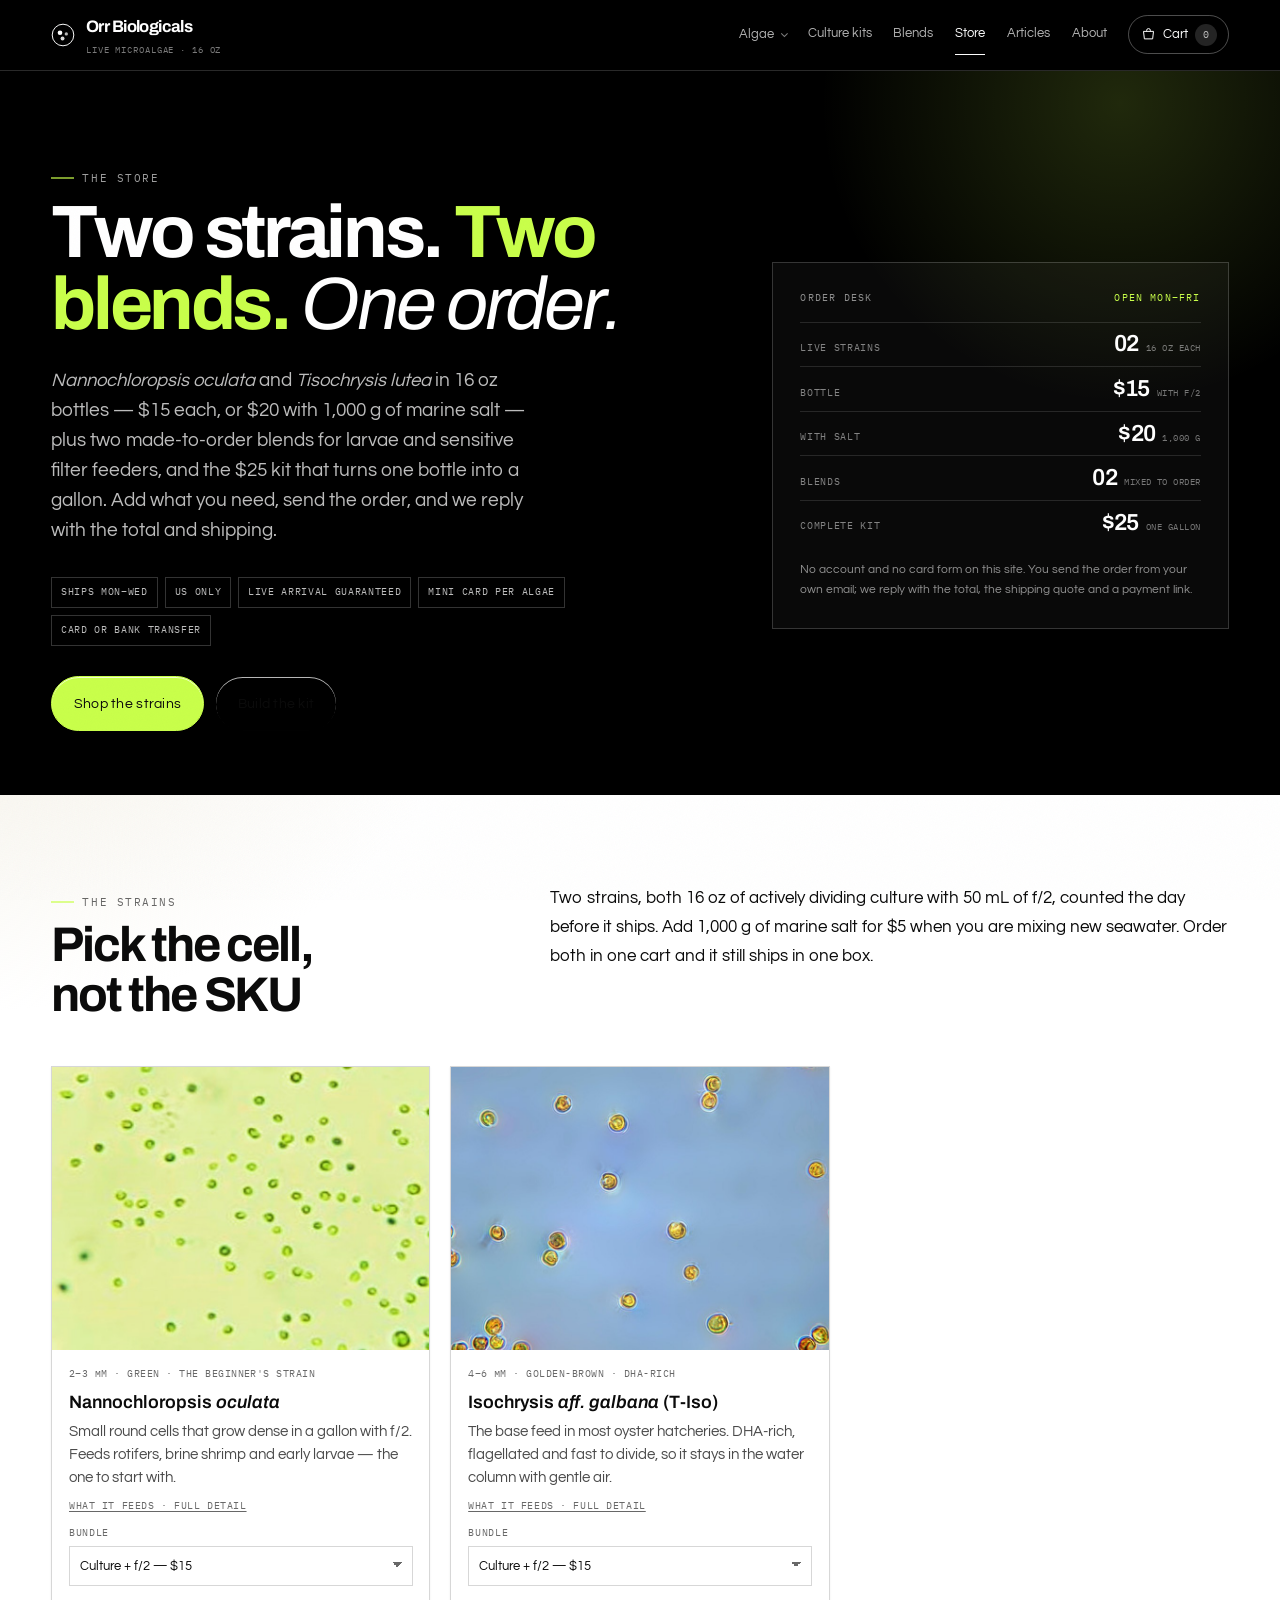
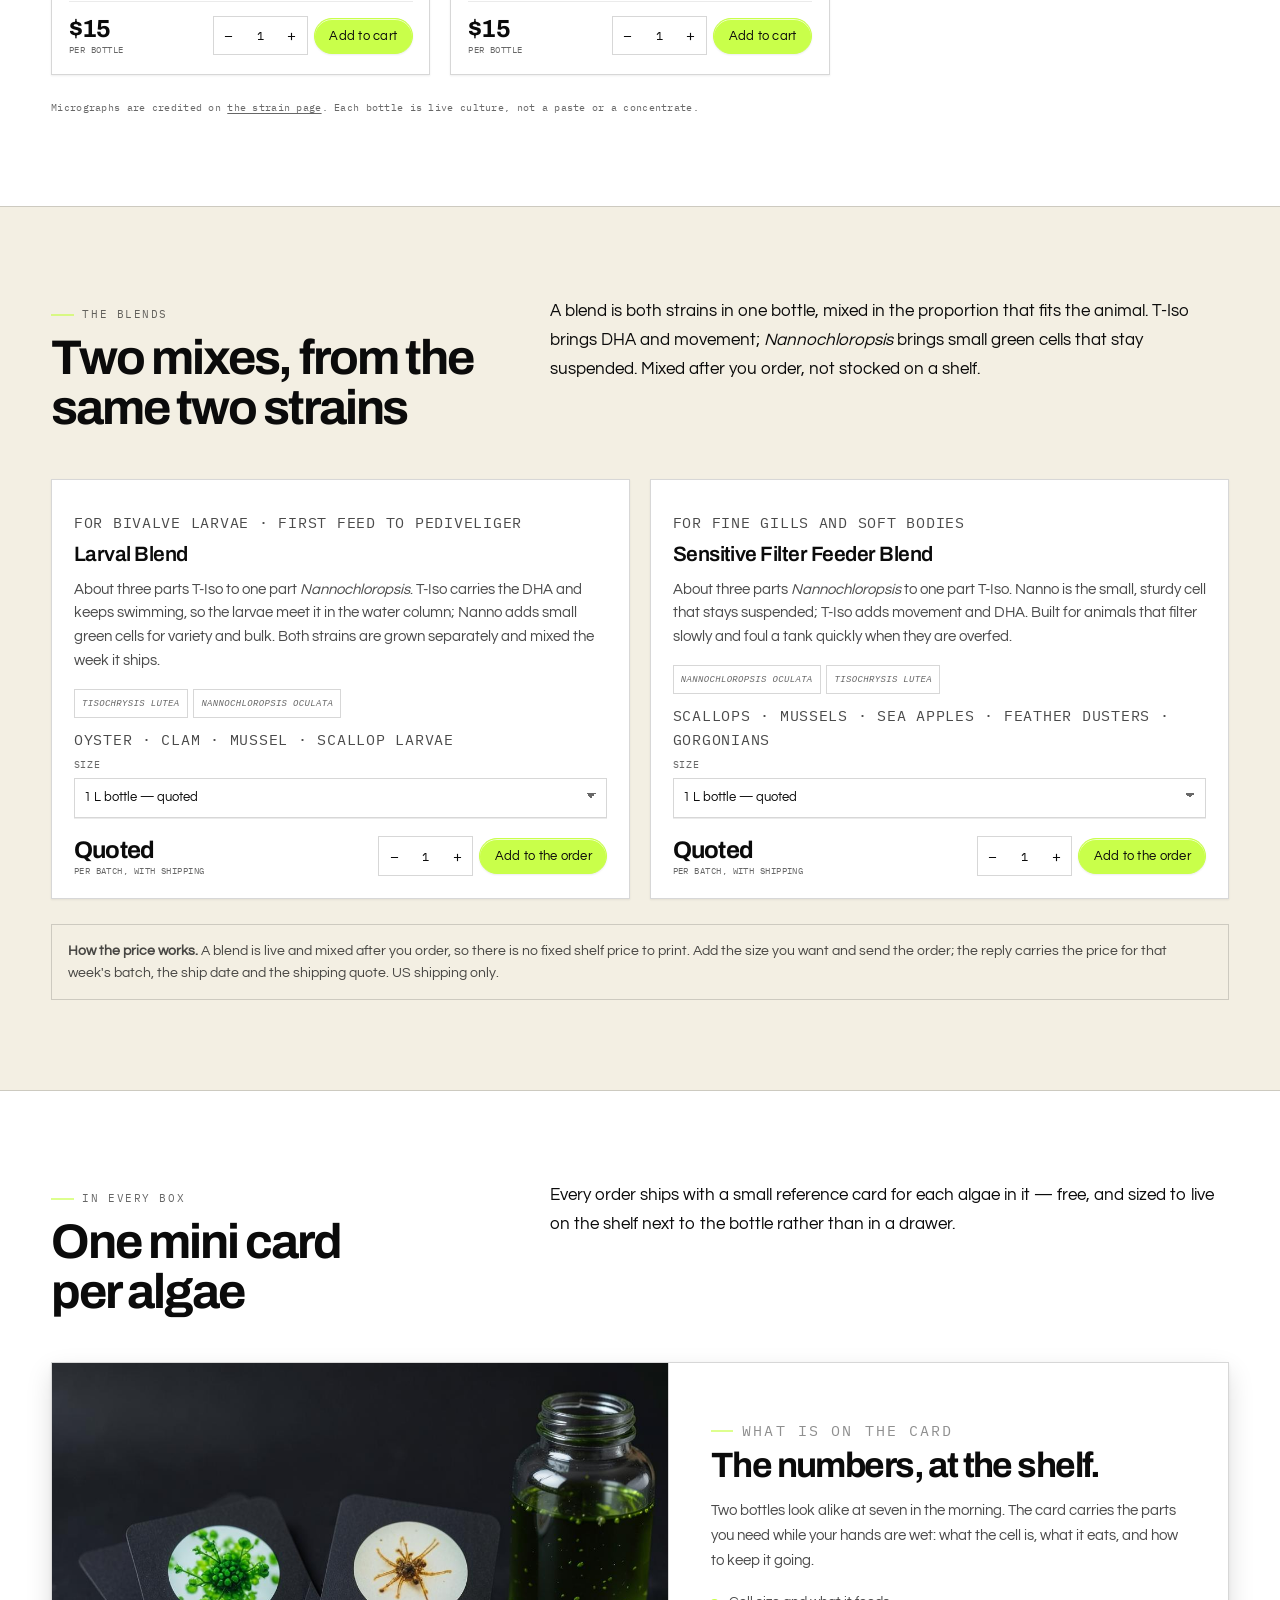
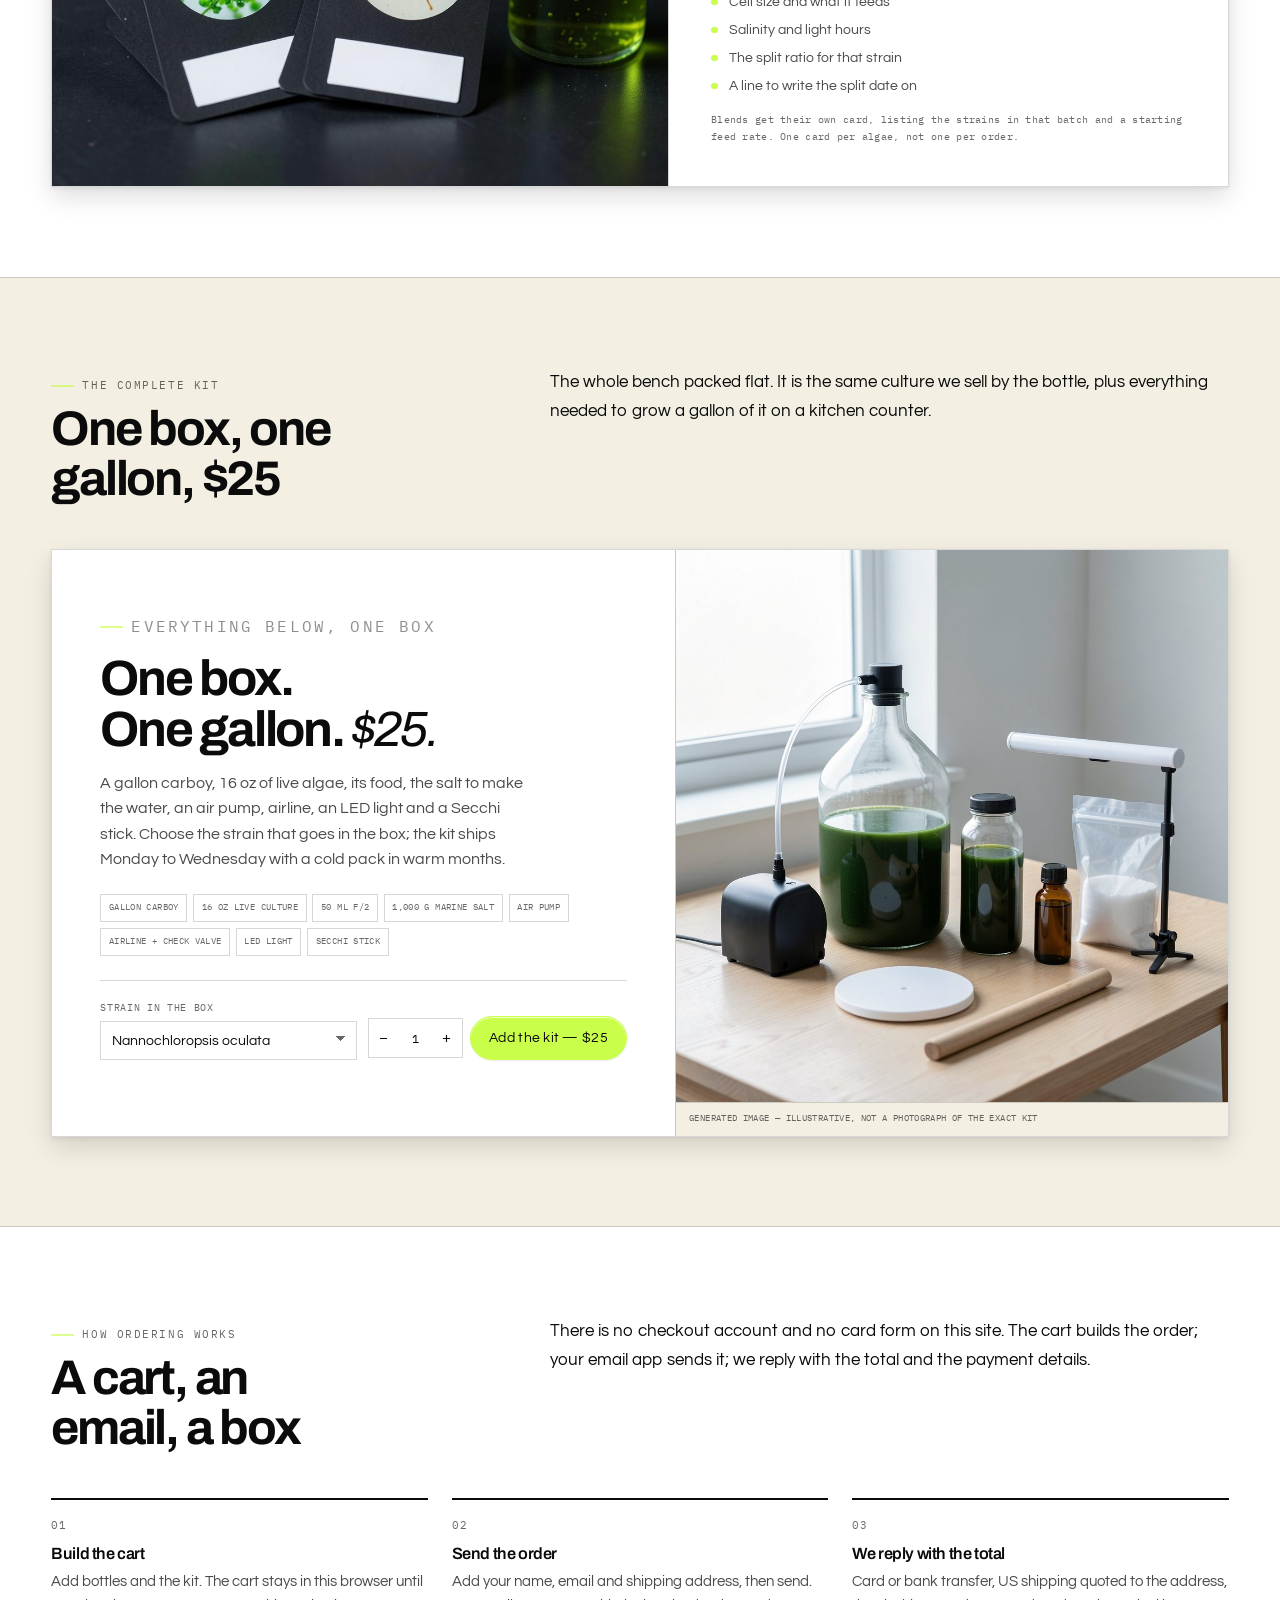
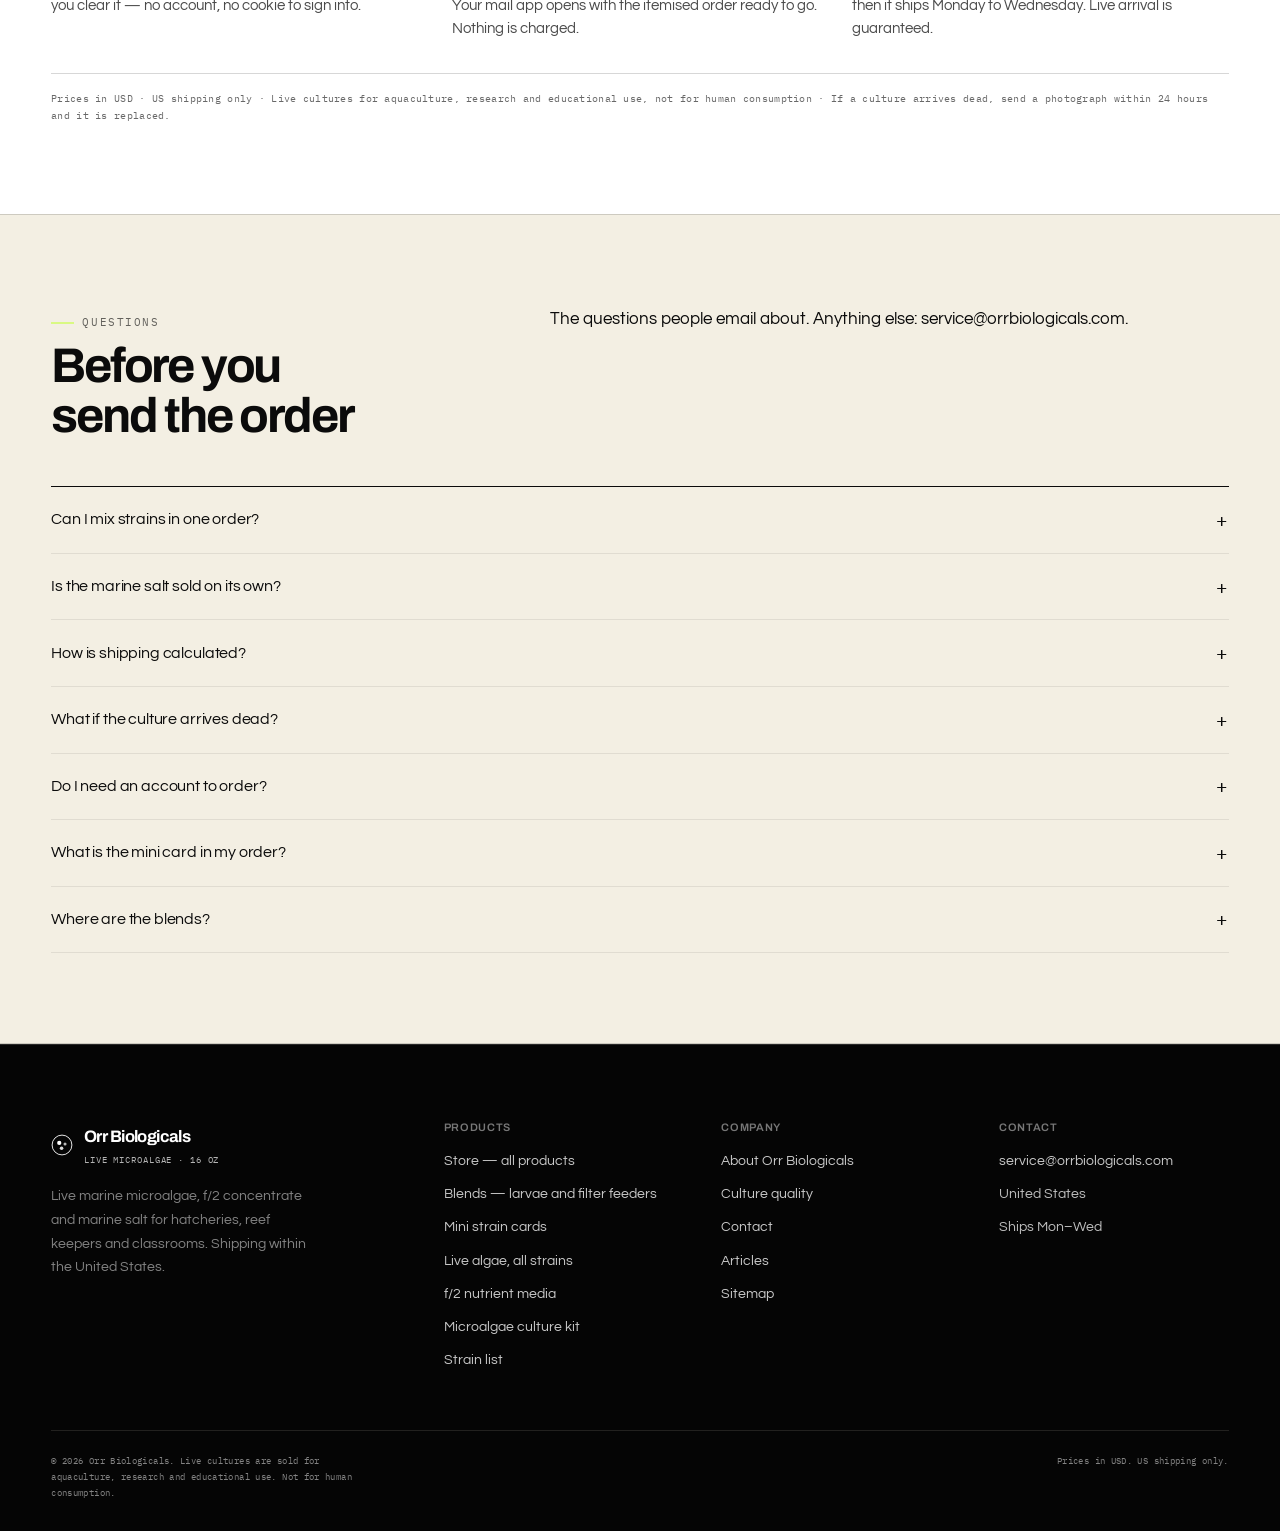
==== commit 997fd8ef: "feat(store): sell only Nanno and T-Iso, and move blends onto the store page The store listed six str" ====
--- a/Blends/index.html
+++ b/Blends/index.html
@@ -2,461 +2,22 @@
 <html lang="en">
 <head>
 <meta charset="utf-8">
+<title>Blends — Orr Biologicals store</title>
+<link rel="canonical" href="https://store.orrbiologicals.com/">
+<meta name="robots" content="noindex, follow">
+<meta http-equiv="refresh" content="0; url=/#blends">
 <meta name="viewport" content="width=device-width, initial-scale=1">
-<title>Microalgae Blends for Larvae &amp; Filter Feeders | Orr Biologicals</title>
-<meta name="description" content="Three live microalgae blends mixed to order: Larval Blend for bivalve larvae, Sensitive Filter Feeder Blend for scallops and soft inverts, and Broodstock Blend. Quoted per batch.">
-<link rel="canonical" href="https://store.orrbiologicals.com/Blends/">
-<meta name="robots" content="max-image-preview:large">
-<link rel="icon" href="/favicon.svg" type="image/svg+xml">
-<link rel="preconnect" href="https://fonts.googleapis.com">
-<link rel="preconnect" href="https://fonts.gstatic.com" crossorigin>
-<link rel="stylesheet" href="https://fonts.googleapis.com/css2?family=Archivo:wght@400;500;600;700;800&amp;family=IBM+Plex+Mono:wght@400;500&amp;family=Questrial&amp;display=swap">
-<link rel="stylesheet" href="/assets/site.css?v=20261124b">
-<link rel="stylesheet" href="/assets/store.css?v=20261127a">
-<meta name="theme-color" content="#000000">
-<meta property="og:type" content="website">
-<meta property="og:site_name" content="Orr Biologicals">
-<meta property="og:title" content="Blends for bivalve larvae and sensitive filter feeders">
-<meta property="og:description" content="Three live mixes, blended the week they ship: Larval, Sensitive Filter Feeder and Broodstock. By the litre, quoted with your shipping reply.">
-<meta property="og:url" content="https://store.orrbiologicals.com/Blends/">
-<meta property="og:locale" content="en_US">
-<meta property="og:image" content="https://store.orrbiologicals.com/assets/images/blends-hero.jpg">
-<meta property="og:image:type" content="image/jpeg">
-<meta property="og:image:width" content="1392">
-<meta property="og:image:height" content="752">
-<meta property="og:image:alt" content="Three bottles of blended live microalgae — deep green, golden-brown and pale olive — on a dark bench.">
-<meta name="twitter:card" content="summary_large_image">
-<meta name="twitter:title" content="Blends for bivalve larvae and sensitive filter feeders">
-<meta name="twitter:description" content="Larval, Sensitive Filter Feeder and Broodstock blends, mixed the week they ship. A mini card in every box.">
-<meta name="twitter:image" content="https://store.orrbiologicals.com/assets/images/blends-hero.jpg">
-<meta name="twitter:image:alt" content="Three bottles of blended live microalgae on a dark bench.">
-<script type="application/ld+json">
-{
-  "@context": "https://schema.org",
-  "@graph": [
-    {
-      "@type": "BreadcrumbList",
-      "itemListElement": [
-        { "@type": "ListItem", "position": 1, "name": "Home", "item": "https://orrbiologicals.com/" },
-        { "@type": "ListItem", "position": 2, "name": "Store", "item": "https://store.orrbiologicals.com/" },
-        { "@type": "ListItem", "position": 3, "name": "Blends", "item": "https://store.orrbiologicals.com/Blends/" }
-      ]
-    },
-    {
-      "@type": "ItemList",
-      "name": "Microalgae blends",
-      "numberOfItems": 3,
-      "itemListElement": [
-        {
-          "@type": "ListItem",
-          "position": 1,
-          "item": {
-            "@type": "Product",
-            "name": "Larval Blend — live microalgae mix",
-            "url": "https://store.orrbiologicals.com/Blends/#blend-larval",
-            "description": "T-Iso, Pavlova and Thalassiosira pseudonana, blended for bivalve larvae from first feed to eyed pediveliger.",
-            "brand": { "@type": "Brand", "name": "Orr Biologicals" },
-            "offers": { "@type": "Offer", "availability": "https://schema.org/InStock", "priceCurrency": "USD", "url": "https://store.orrbiologicals.com/Blends/" }
-          }
-        },
-        {
-          "@type": "ListItem",
-          "position": 2,
-          "item": {
-            "@type": "Product",
-            "name": "Sensitive Filter Feeder Blend — live microalgae mix",
-            "url": "https://store.orrbiologicals.com/Blends/#blend-filter",
-            "description": "Nannochloropsis, T-Iso and Pavlova for scallops, mussels, sea apples, feather dusters and other sensitive filter feeders.",
-            "brand": { "@type": "Brand", "name": "Orr Biologicals" },
-            "offers": { "@type": "Offer", "availability": "https://schema.org/InStock", "priceCurrency": "USD", "url": "https://store.orrbiologicals.com/Blends/" }
-          }
-        },
-        {
-          "@type": "ListItem",
-          "position": 3,
-          "item": {
-            "@type": "Product",
-            "name": "Broodstock Blend — live microalgae mix",
-            "url": "https://store.orrbiologicals.com/Blends/#blend-brood",
-            "description": "Tetraselmis, T-Iso and Pavlova for conditioning adult oysters, clams and scallops before spawning.",
-            "brand": { "@type": "Brand", "name": "Orr Biologicals" },
-            "offers": { "@type": "Offer", "availability": "https://schema.org/InStock", "priceCurrency": "USD", "url": "https://store.orrbiologicals.com/Blends/" }
-          }
-        }
-      ]
-    }
-  ]
-}
-</script>
+<style>
+body{margin:0;min-height:100vh;display:grid;place-items:center;background:#0B0B0B;color:#EDEBE4;font-family:Georgia,serif}
+main{max-width:34rem;padding:2rem;text-align:center}
+a{color:#C9FF4A}
+</style>
 </head>
-<body class="store-page">
-<div class="ambient" aria-hidden="true"></div>
-<a class="skip" href="#main">Skip to content</a>
-<header class="site-head">
-  <div class="wrap head-in">
-    <a class="brand" href="https://orrbiologicals.com/">
-      <svg viewBox="0 0 32 32" aria-hidden="true" focusable="false">
-        <circle cx="16" cy="16" r="14.4" fill="none" stroke="currentColor" stroke-width="1.3"/>
-        <circle cx="12" cy="13" r="3.1" fill="currentColor"/>
-        <circle cx="20.4" cy="14.6" r="2.2" fill="currentColor" opacity=".72"/>
-        <circle cx="15.4" cy="20.6" r="2.6" fill="currentColor" opacity=".86"/>
-      </svg>
-      <span>Orr Biologicals<small>Live microalgae · 16 oz</small></span>
-    </a>
-    <nav class="nav" aria-label="Primary">
-      <details class="nav-drop">
-        <summary>Algae</summary>
-        <div class="nav-drop__menu">
-          <a href="https://orrbiologicals.com/algae">Six live strains</a>
-          <a href="https://orrbiologicals.com/algae#media">f/2 nutrient media</a>
-          <a href="https://orrbiologicals.com/algae#salt">Marine salt</a>
-        </div>
-      </details>
-      <a href="https://orrbiologicals.com/culturekits">Culture kits</a>
-      <a href="/Blends/" aria-current="page">Blends</a>
-      <a href="/">Store</a>
-      <a href="https://orrbiologicals.com/articles/">Articles</a>
-      <a href="https://orrbiologicals.com/company">About</a>
-      <button type="button" class="store-cart" data-open-cart data-empty="true" aria-haspopup="dialog" aria-label="Open cart, 0 items">
-        <svg viewBox="0 0 24 24" fill="none" stroke="currentColor" stroke-width="1.6" aria-hidden="true" focusable="false">
-          <path d="M4 7h16l-1.4 12H5.4L4 7Z"/>
-          <path d="M9 7V5.5a3 3 0 0 1 6 0V7"/>
-        </svg>
-        Cart <span class="store-cart__count" data-cart-count>0</span>
-      </button>
-    </nav>
-  </div>
-</header>
-
-<main id="main">
-  <section class="store-hero" aria-labelledby="blends-title">
-    <div class="wrap store-hero__grid">
-      <div>
-        <p class="eyebrow">The blends</p>
-        <h1 id="blends-title">Mixed for <span>the animal</span>, <em>not the shelf.</em></h1>
-        <p class="lead">Three live mixes for bivalve larvae, sensitive filter feeders and broodstock. Each one is several strains grown separately, then blended the week it ships — so the cells arrive whole instead of stewed together in one bottle. Sold by the litre and quoted with your shipping reply.</p>
-        <ul class="store-hero__chips">
-          <li>Mixed to order</li>
-          <li>1 L · 5 L · 20 L</li>
-          <li>Mini card per blend</li>
-          <li>Ships Mon–Wed</li>
-        </ul>
-        <div class="btn-row">
-          <a class="btn" href="#shop">Shop the blends</a>
-          <a class="btn btn--ghost" href="https://orrbiologicals.com/articles/feed-a-blend">How to feed a blend</a>
-        </div>
-      </div>
-      <aside class="store-desk" aria-label="Blend summary">
-        <p class="store-desk__head">Blend desk <span>Mixed weekly</span></p>
-        <dl>
-          <div><dt>Blends</dt><dd><b>03</b><span>live mixes</span></dd></div>
-          <div><dt>Larval</dt><dd><b>3–6</b><span>µm range</span></dd></div>
-          <div><dt>Filter feeder</dt><dd><b>2–6</b><span>µm range</span></dd></div>
-          <div><dt>Pricing</dt><dd><b>Quote</b><span>per batch</span></dd></div>
-        </dl>
-        <p class="store-desk__note">Blends are alive, so they are mixed after the order rather than stocked. Add the size you need and we reply with the price, the ship date and the cold-pack plan.</p>
-      </aside>
-    </div>
-  </section>
-
-  <section class="store-section" aria-labelledby="why-title">
-    <div class="wrap">
-      <div class="section-head">
-        <div>
-          <p class="eyebrow">Why a blend</p>
-          <h2 id="why-title">One cell size is one narrow ration</h2>
-        </div>
-        <p class="store-lead">A single strain is a single size and a single nutritional profile. A blend spreads the sizes, so an animal whose mouthparts change next week still has something it can catch, and spreads the fats, because a golden cell and a diatom do not carry the same ones.</p>
-      </div>
-      <figure class="blend-figure">
-        <img src="/assets/images/blends-hero.jpg" width="1392" height="752" loading="lazy" decoding="async" alt="Generated image of three glass bottles of blended live microalgae — deep green, golden-brown and pale olive — on a dark slate bench with a stirring rod and beaker.">
-        <figcaption>Generated image — illustrative, not a photograph of the exact bottles</figcaption>
-      </figure>
-    </div>
-  </section>
-
-  <section class="store-section store-section--paper" id="shop" aria-labelledby="shop-title">
-    <div class="wrap">
-      <div class="section-head">
-        <div>
-          <p class="eyebrow">The shelf</p>
-          <h2 id="shop-title">Three blends, by the litre</h2>
-        </div>
-        <p class="store-lead">Pick the mix that matches the animal, pick a size, and add it to the order. Single strains can go in the same cart — they still ship in one box.</p>
-      </div>
-
-      <noscript><p class="store-noscript">The cart needs JavaScript. You can still order by email at <a href="mailto:service@orrbiologicals.com?subject=Blend%20order">service@orrbiologicals.com</a> — tell us the blend, the size, the quantity and the address.</p></noscript>
-
-      <div class="blend-grid">
-        <article class="blend-card" id="blend-larval" data-product="blend-larval">
-          <p class="prod__meta">First feed to eyed pediveliger</p>
-          <h3>Larval Blend</h3>
-          <p>Two golden cells and a small round diatom. T-Iso carries DHA and stays up in the water column; Pavlova carries DHA and EPA; the diatom adds a little bulk and variety. The three sizes overlap, so a larva that grows into a bigger mouth next week still finds something to eat.</p>
-          <ul class="blend-card__parts">
-            <li>T-Iso</li>
-            <li>Pavlova</li>
-            <li>Thalassiosira 3H</li>
-          </ul>
-          <p class="prod__meta">Oyster · clam · mussel · scallop larvae</p>
-          <div class="prod__opts">
-            <label for="variant-blend-larval">Size</label>
-            <select id="variant-blend-larval" data-variant>
-              <option value="1l">1 L bottle — quoted</option>
-              <option value="5l">5 L batch — quoted</option>
-              <option value="20l">20 L batch — quoted</option>
-            </select>
-          </div>
-          <div class="blend-card__foot">
-            <p class="blend-card__price"><b data-price>Quoted</b><small>per batch, with shipping</small></p>
-            <div class="prod__actions">
-              <div class="qty">
-                <button type="button" data-step="-1" aria-label="Decrease Larval Blend quantity">−</button>
-                <input type="number" min="1" max="99" value="1" inputmode="numeric" aria-label="Larval Blend quantity" data-qty-input>
-                <button type="button" data-step="1" aria-label="Increase Larval Blend quantity">+</button>
-              </div>
-              <button type="button" class="btn" data-add>Add to the order</button>
-            </div>
-          </div>
-        </article>
-
-        <article class="blend-card" id="blend-filter" data-product="blend-filter">
-          <p class="prod__meta">Fine gills, soft bodies</p>
-          <h3>Sensitive Filter Feeder Blend</h3>
-          <p>All three cells under 6 µm, and all of them stay suspended with gentle air. Built for animals that filter slowly and foul quickly when a tank is overfed: Nannochloropsis for bulk, T-Iso for movement and DHA, Pavlova for the second fat.</p>
-          <ul class="blend-card__parts">
-            <li>Nannochloropsis</li>
-            <li>T-Iso</li>
-            <li>Pavlova</li>
-          </ul>
-          <p class="prod__meta">Scallops · mussels · sea apples · feather dusters · gorgonians</p>
-          <div class="prod__opts">
-            <label for="variant-blend-filter">Size</label>
-            <select id="variant-blend-filter" data-variant>
-              <option value="1l">1 L bottle — quoted</option>
-              <option value="5l">5 L batch — quoted</option>
-              <option value="20l">20 L batch — quoted</option>
-            </select>
-          </div>
-          <div class="blend-card__foot">
-            <p class="blend-card__price"><b data-price>Quoted</b><small>per batch, with shipping</small></p>
-            <div class="prod__actions">
-              <div class="qty">
-                <button type="button" data-step="-1" aria-label="Decrease Sensitive Filter Feeder Blend quantity">−</button>
-                <input type="number" min="1" max="99" value="1" inputmode="numeric" aria-label="Sensitive Filter Feeder Blend quantity" data-qty-input>
-                <button type="button" data-step="1" aria-label="Increase Sensitive Filter Feeder Blend quantity">+</button>
-              </div>
-              <button type="button" class="btn" data-add>Add to the order</button>
-            </div>
-          </div>
-        </article>
-
-        <article class="blend-card" id="blend-brood" data-product="blend-brood">
-          <p class="prod__meta">Conditioning before a spawn</p>
-          <h3>Broodstock Blend</h3>
-          <p>Bigger cells and more energy per mouthful. Tetraselmis gives adults something substantial to filter, while T-Iso and Pavlova carry the fats that end up in the eggs. Use it in the weeks before spawning, not as a larval feed.</p>
-          <ul class="blend-card__parts">
-            <li>Tetraselmis</li>
-            <li>T-Iso</li>
-            <li>Pavlova</li>
-          </ul>
-          <p class="prod__meta">Adult oysters · clams · scallops · rotifer enrichment</p>
-          <div class="prod__opts">
-            <label for="variant-blend-brood">Size</label>
-            <select id="variant-blend-brood" data-variant>
-              <option value="1l">1 L bottle — quoted</option>
-              <option value="5l">5 L batch — quoted</option>
-              <option value="20l">20 L batch — quoted</option>
-            </select>
-          </div>
-          <div class="blend-card__foot">
-            <p class="blend-card__price"><b data-price>Quoted</b><small>per batch, with shipping</small></p>
-            <div class="prod__actions">
-              <div class="qty">
-                <button type="button" data-step="-1" aria-label="Decrease Broodstock Blend quantity">−</button>
-                <input type="number" min="1" max="99" value="1" inputmode="numeric" aria-label="Broodstock Blend quantity" data-qty-input>
-                <button type="button" data-step="1" aria-label="Increase Broodstock Blend quantity">+</button>
-              </div>
-              <button type="button" class="btn" data-add>Add to the order</button>
-            </div>
-          </div>
-        </article>
-      </div>
-
-      <p class="blend-note"><strong>How the price works.</strong> A blend is live and mixed after you order, so there is no fixed shelf price to print. Add the size you want and send the order; the reply carries the price for that week's batch, the ship date and the shipping quote. Nothing is charged on this site, and US shipping only.</p>
-    </div>
-  </section>
-
-  <section class="store-section" id="how" aria-labelledby="how-title">
-    <div class="wrap">
-      <div class="section-head">
-        <div>
-          <p class="eyebrow">How a blend order works</p>
-          <h2 id="how-title">Order, then we mix it</h2>
-        </div>
-        <p class="store-lead">The same cart as the rest of the store, with one difference: the blend is made after the order rather than picked off a shelf.</p>
-      </div>
-      <ol class="store-steps">
-        <li>
-          <h3>Pick the blend and the size</h3>
-          <p>Larval for larvae, Filter Feeder for soft-bodied inverts, Broodstock for adults in conditioning. A 1 L bottle suits a home bench; 5 L and 20 L are hatchery sizes.</p>
-        </li>
-        <li>
-          <h3>Send the order</h3>
-          <p>Your mail app opens with the itemised list. We reply with the price for that week, the ship date and the shipping quote. Nothing is charged here.</p>
-        </li>
-        <li>
-          <h3>It ships Monday to Wednesday</h3>
-          <p>Mixed the week it ships, insulated with a cold pack in warm months, with a mini card for the blend in the box. Live arrival is guaranteed.</p>
-        </li>
-      </ol>
-    </div>
-  </section>
-
-  <section class="store-section store-section--paper" id="cards" aria-labelledby="cards-title">
-    <div class="wrap">
-      <div class="section-head">
-        <div>
-          <p class="eyebrow">In every box</p>
-          <h2 id="cards-title">A card for the blend, not just the bottle</h2>
-        </div>
-        <p class="store-lead">Every order ships with a mini reference card for each algae in it. A blend gets its own: the strains in that batch, the cell-size range and a starting feed rate.</p>
-      </div>
-      <div class="card-band">
-        <figure>
-          <img src="/assets/images/strain-cards.jpg" width="1392" height="752" loading="lazy" decoding="async" alt="Generated image of six small black reference cards fanned out on a dark bench, each with a round microscope image of a different microalga.">
-        </figure>
-        <div class="card-band__copy">
-          <p class="eyebrow">The card on the shelf</p>
-          <h2>Enough to feed without a screen.</h2>
-          <p>Feeding happens with wet hands. The card is sized to sit above the tank: strains, size range, a starting feed rate and a line to write the batch date on.</p>
-          <ul class="card-band__list">
-            <li>The strains in that week's batch</li>
-            <li>Cell-size range, so you know what fits</li>
-            <li>A starting feed rate to adjust from</li>
-            <li>Clearance time, written in pencil</li>
-          </ul>
-          <p class="small">Free with every order. Single strains get a card each as well.</p>
-        </div>
-      </div>
-    </div>
-  </section>
-
-  <section class="store-section" id="faq" aria-labelledby="faq-title">
-    <div class="wrap">
-      <div class="section-head">
-        <div>
-          <p class="eyebrow">Questions</p>
-          <h2 id="faq-title">Before you send the order</h2>
-        </div>
-        <p class="store-lead">The four things people ask about blends. Anything else: service@orrbiologicals.com.</p>
-      </div>
-      <div class="faq">
-        <details>
-          <summary>Why is the blend quoted instead of priced?</summary>
-          <p class="answer">Because it is mixed after the order. The cost depends on the size and what is growing well that week, and a fixed price on a live mix is a promise we would break. The reply gives you the price before anything is paid.</p>
-        </details>
-        <details>
-          <summary>Can I order a blend with single strains?</summary>
-          <p class="answer">Yes. Add both to the same cart. They ship together in one box, in the same Monday-to-Wednesday window, and the order arrives itemised.</p>
-        </details>
-        <details>
-          <summary>How long does an opened bottle keep?</summary>
-          <p class="answer">Two to three days, loosely capped, between roughly 15 and 20 °C and out of the light. Swirl it twice a day. Do not refrigerate it — cold and dark stops a culture rather than storing it.</p>
-        </details>
-        <details>
-          <summary>Is a card included with a blend?</summary>
-          <p class="answer">Yes, one card per blend, listing the strains in that batch, the size range and a starting feed rate. It is the same format as the single-strain cards, so the shelf stays consistent.</p>
-        </details>
-      </div>
-      <p class="store-fine">Prices in USD · US shipping only · Live cultures for aquaculture, research and educational use, not for human consumption · If a culture arrives dead, send a photograph within 24 hours and it is replaced.</p>
-    </div>
-  </section>
+<body>
+<main>
+  <p>Blends now live in the store, below the strains.</p>
+  <p><a href="/#blends">Open the blends</a></p>
 </main>
-
-<footer class="site-foot">
-  <div class="wrap">
-    <div class="foot-grid">
-      <div>
-        <a class="brand" href="https://orrbiologicals.com/">
-          <svg viewBox="0 0 32 32" aria-hidden="true" focusable="false">
-            <circle cx="16" cy="16" r="14.4" fill="none" stroke="currentColor" stroke-width="1.3"/>
-            <circle cx="12" cy="13" r="3.1" fill="currentColor"/>
-            <circle cx="20.4" cy="14.6" r="2.2" fill="currentColor" opacity=".72"/>
-            <circle cx="15.4" cy="20.6" r="2.6" fill="currentColor" opacity=".86"/>
-          </svg>
-          <span>Orr Biologicals<small>Live microalgae · 16 oz</small></span>
-        </a>
-        <p>Live marine microalgae, blends, f/2 concentrate and marine salt for hatcheries, reef keepers and classrooms. Shipping within the United States.</p>
-      </div>
-      <div>
-        <h2>Products</h2>
-        <ul>
-          <li><a href="/">Store — all products</a></li>
-          <li><a href="/Blends/">Blends — larvae and filter feeders</a></li>
-          <li><a href="https://orrbiologicals.com/algae">Live algae, all strains</a></li>
-          <li><a href="https://orrbiologicals.com/algae#media">f/2 nutrient media</a></li>
-          <li><a href="https://orrbiologicals.com/culturekits">Microalgae culture kit</a></li>
-        </ul>
-      </div>
-      <div>
-        <h2>Company</h2>
-        <ul>
-          <li><a href="https://orrbiologicals.com/company">About Orr Biologicals</a></li>
-          <li><a href="https://orrbiologicals.com/company#quality">Culture quality</a></li>
-          <li><a href="https://orrbiologicals.com/company#contact">Contact</a></li>
-          <li><a href="https://orrbiologicals.com/articles/">Articles</a></li>
-          <li><a href="/sitemap.xml">Sitemap</a></li>
-        </ul>
-      </div>
-      <div>
-        <h2>Contact</h2>
-        <ul>
-          <li><a href="mailto:service@orrbiologicals.com">service@orrbiologicals.com</a></li>
-          <li>United States</li>
-          <li>Ships Mon–Wed</li>
-        </ul>
-      </div>
-    </div>
-    <div class="foot-legal">
-      <p>© 2026 Orr Biologicals. Live cultures are sold for aquaculture, research and educational use. Not for human consumption.</p>
-      <p>Prices in USD. US shipping only.</p>
-    </div>
-  </div>
-</footer>
-
-<div class="cart-layer" id="cartLayer" hidden>
-  <div class="cart-backdrop" data-close-cart aria-hidden="true"></div>
-  <aside class="cart-panel" id="cartPanel" role="dialog" aria-modal="true" aria-labelledby="cartTitle" tabindex="-1">
-    <header class="cart-panel__head">
-      <div>
-        <p class="eyebrow">Your order</p>
-        <h2 id="cartTitle">Cart</h2>
-      </div>
-      <button type="button" class="cart-close" data-close-cart aria-label="Close cart">×</button>
-    </header>
-    <div class="cart-panel__body">
-      <p class="cart-empty" id="cartEmpty">Your cart is empty. Add a blend or a bottle and it will appear here.</p>
-      <ul class="cart-lines" id="cartLines" hidden></ul>
-      <form class="cart-form" id="orderForm" hidden>
-        <div class="cart-summary">
-          <div class="cart-row"><span>Subtotal</span><b id="cartSubtotal">$0.00</b></div>
-          <p class="cart-note" id="cartNote">Shipping is quoted in our reply. US only. Prices in USD.</p>
-          <button type="button" class="cart-clear" data-clear-cart>Clear cart</button>
-        </div>
-        <h3>Order details</h3>
-        <label>Name <input name="name" autocomplete="name" required></label>
-        <label>Email <input type="email" name="email" autocomplete="email" required></label>
-        <label>Shipping address <textarea name="address" rows="3" autocomplete="street-address" required></textarea></label>
-        <label>Notes <span>optional</span><textarea name="notes" rows="2" placeholder="Batch size, tank volume, ship date, anything we should know"></textarea></label>
-        <button type="submit" class="btn">Send order by email</button>
-        <p class="cart-form__note">This opens your email app with the itemised order. Nothing is charged here.</p>
-      </form>
-    </div>
-    <footer class="cart-panel__foot">Orr Biologicals · service@orrbiologicals.com · Ships Mon–Wed</footer>
-  </aside>
-</div>
-<p class="visually-hidden" id="cartStatus" role="status" aria-live="polite"></p>
-
-<script defer src="/assets/store.js?v=20261127a"></script>
+<script>window.location.replace("/#blends");</script>
 </body>
 </html>
